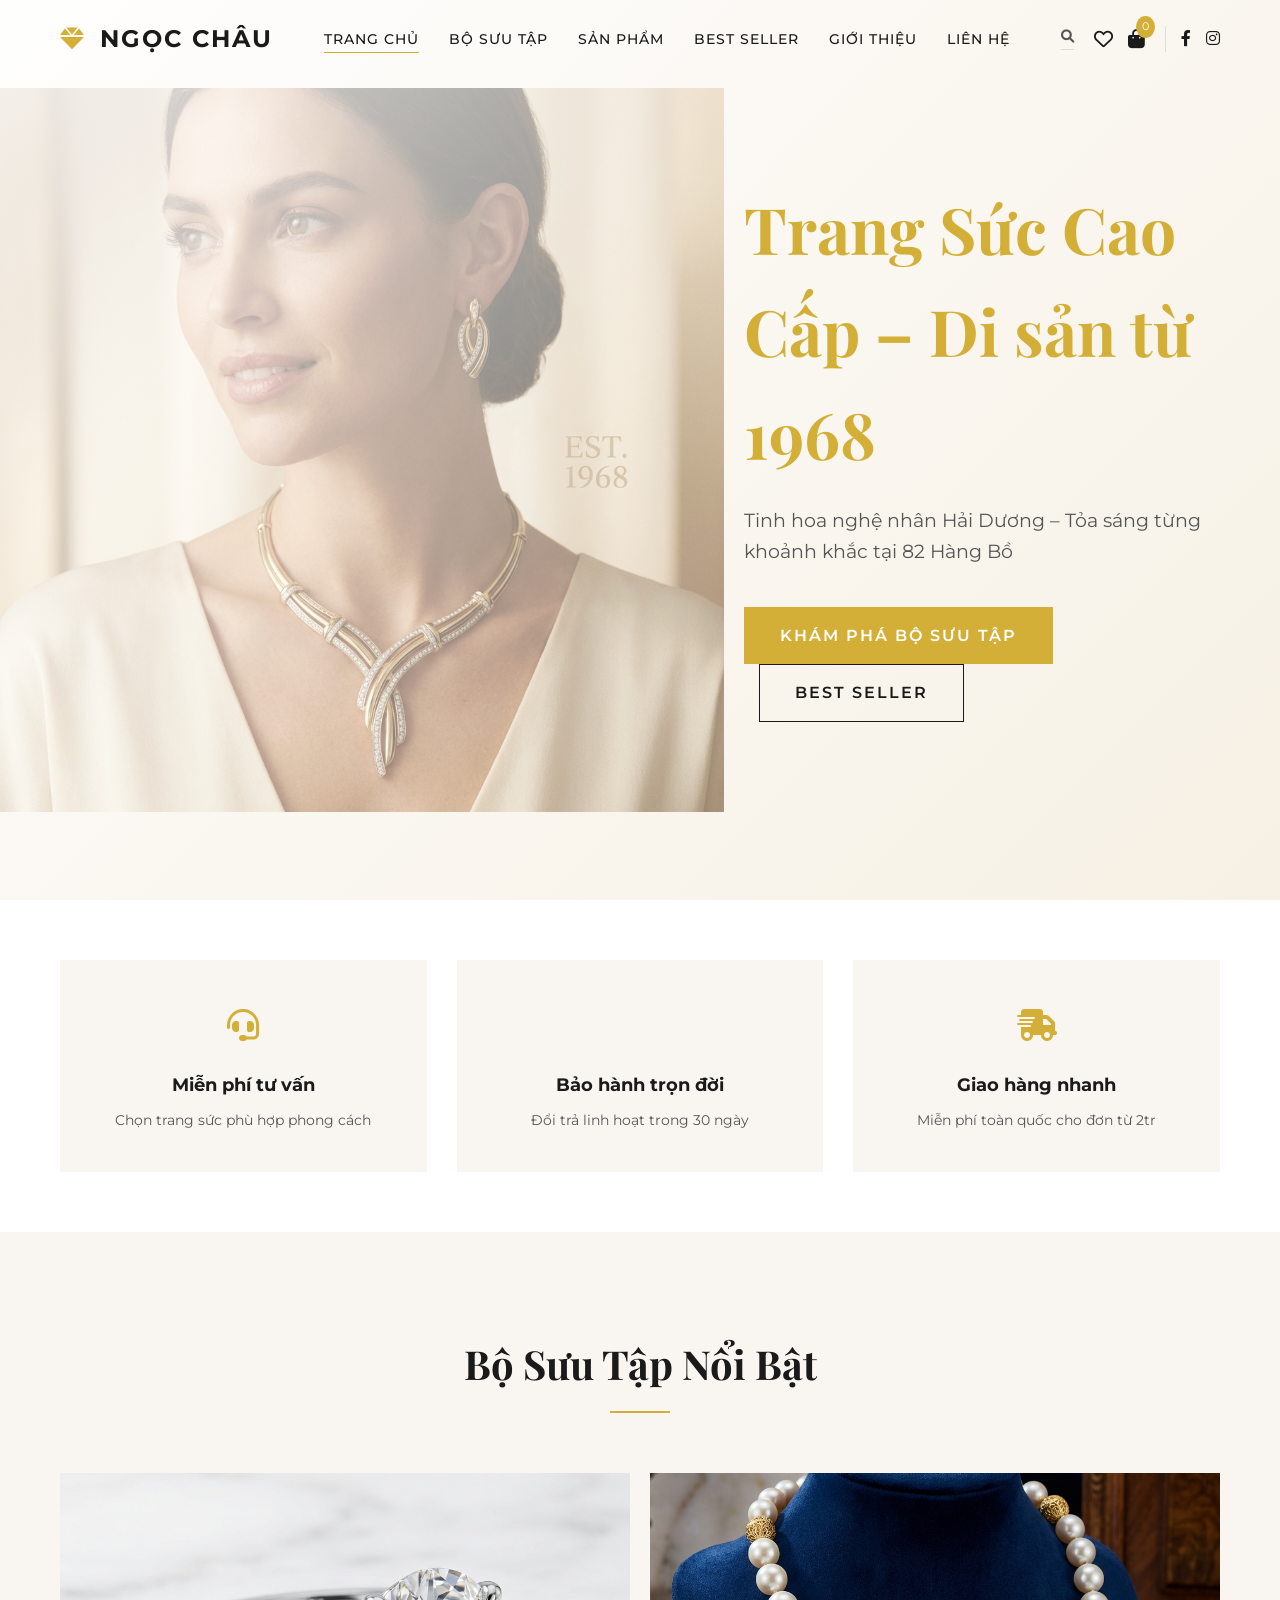
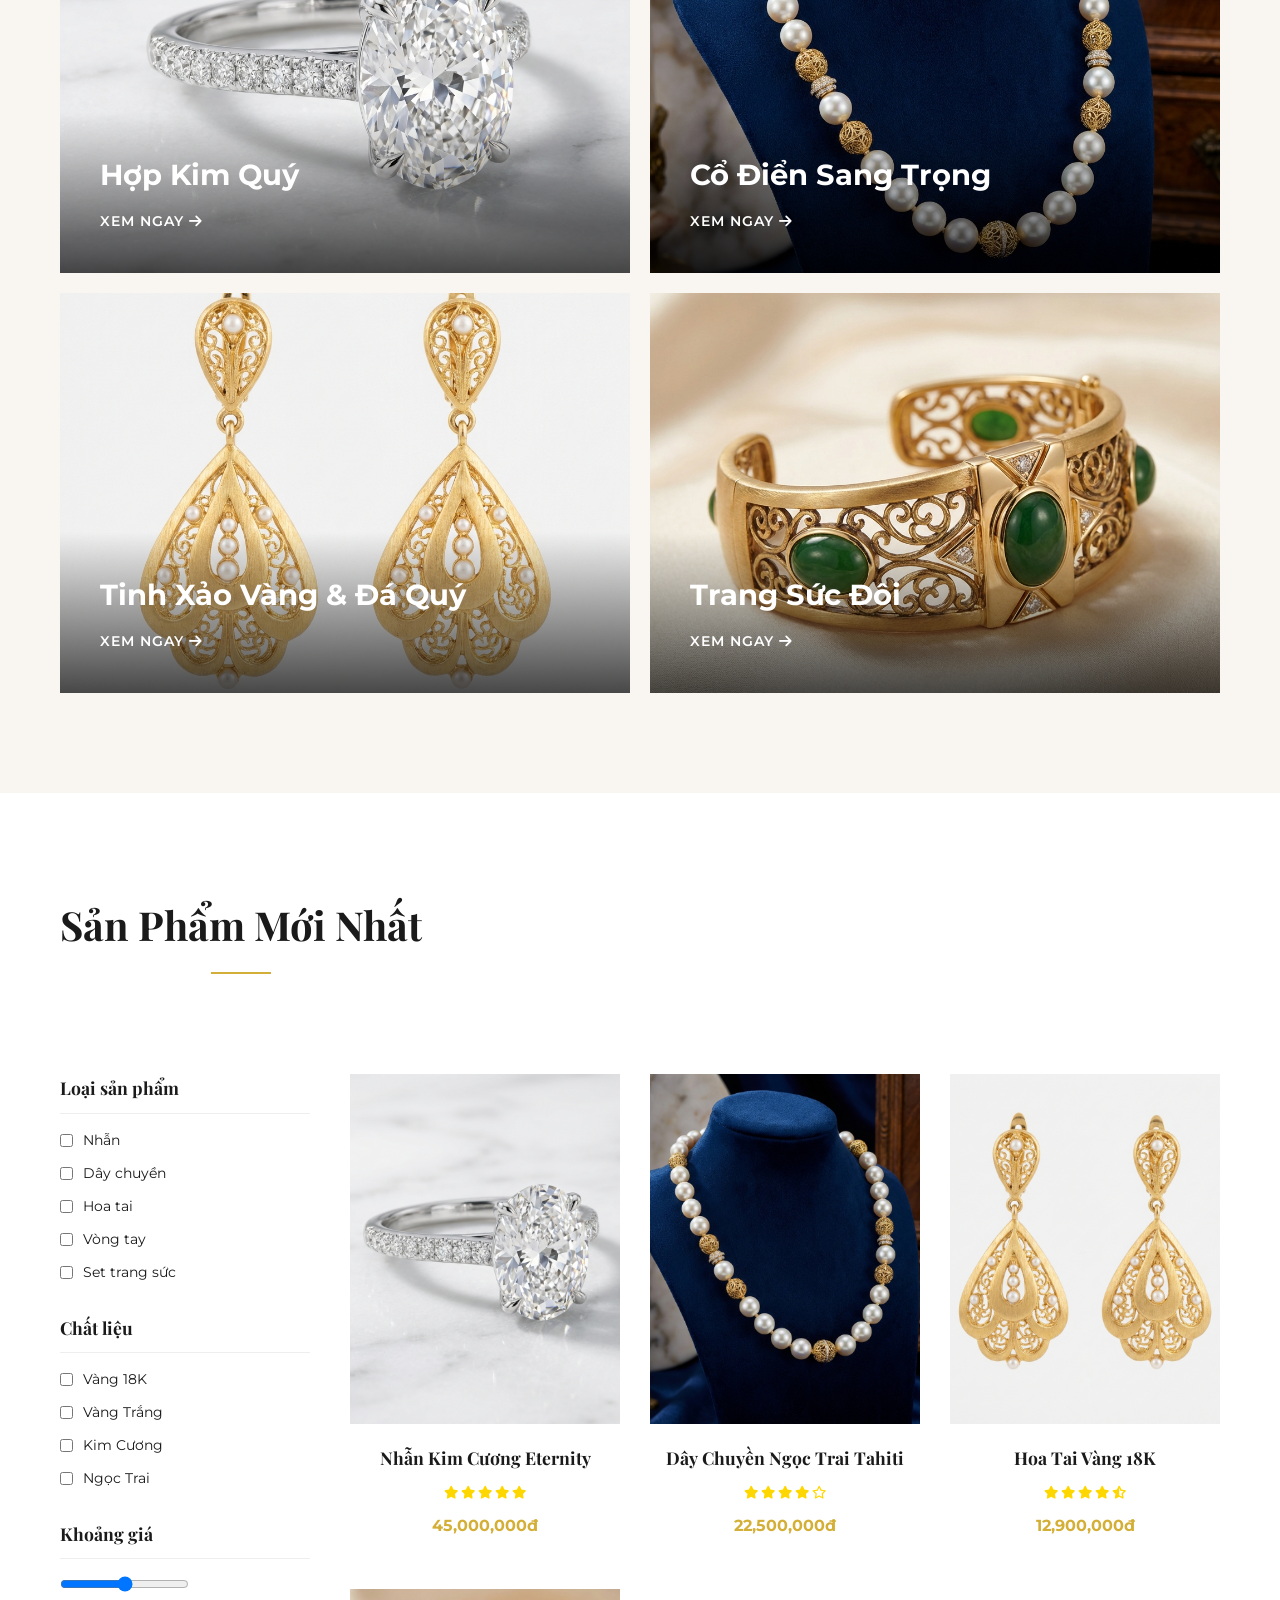
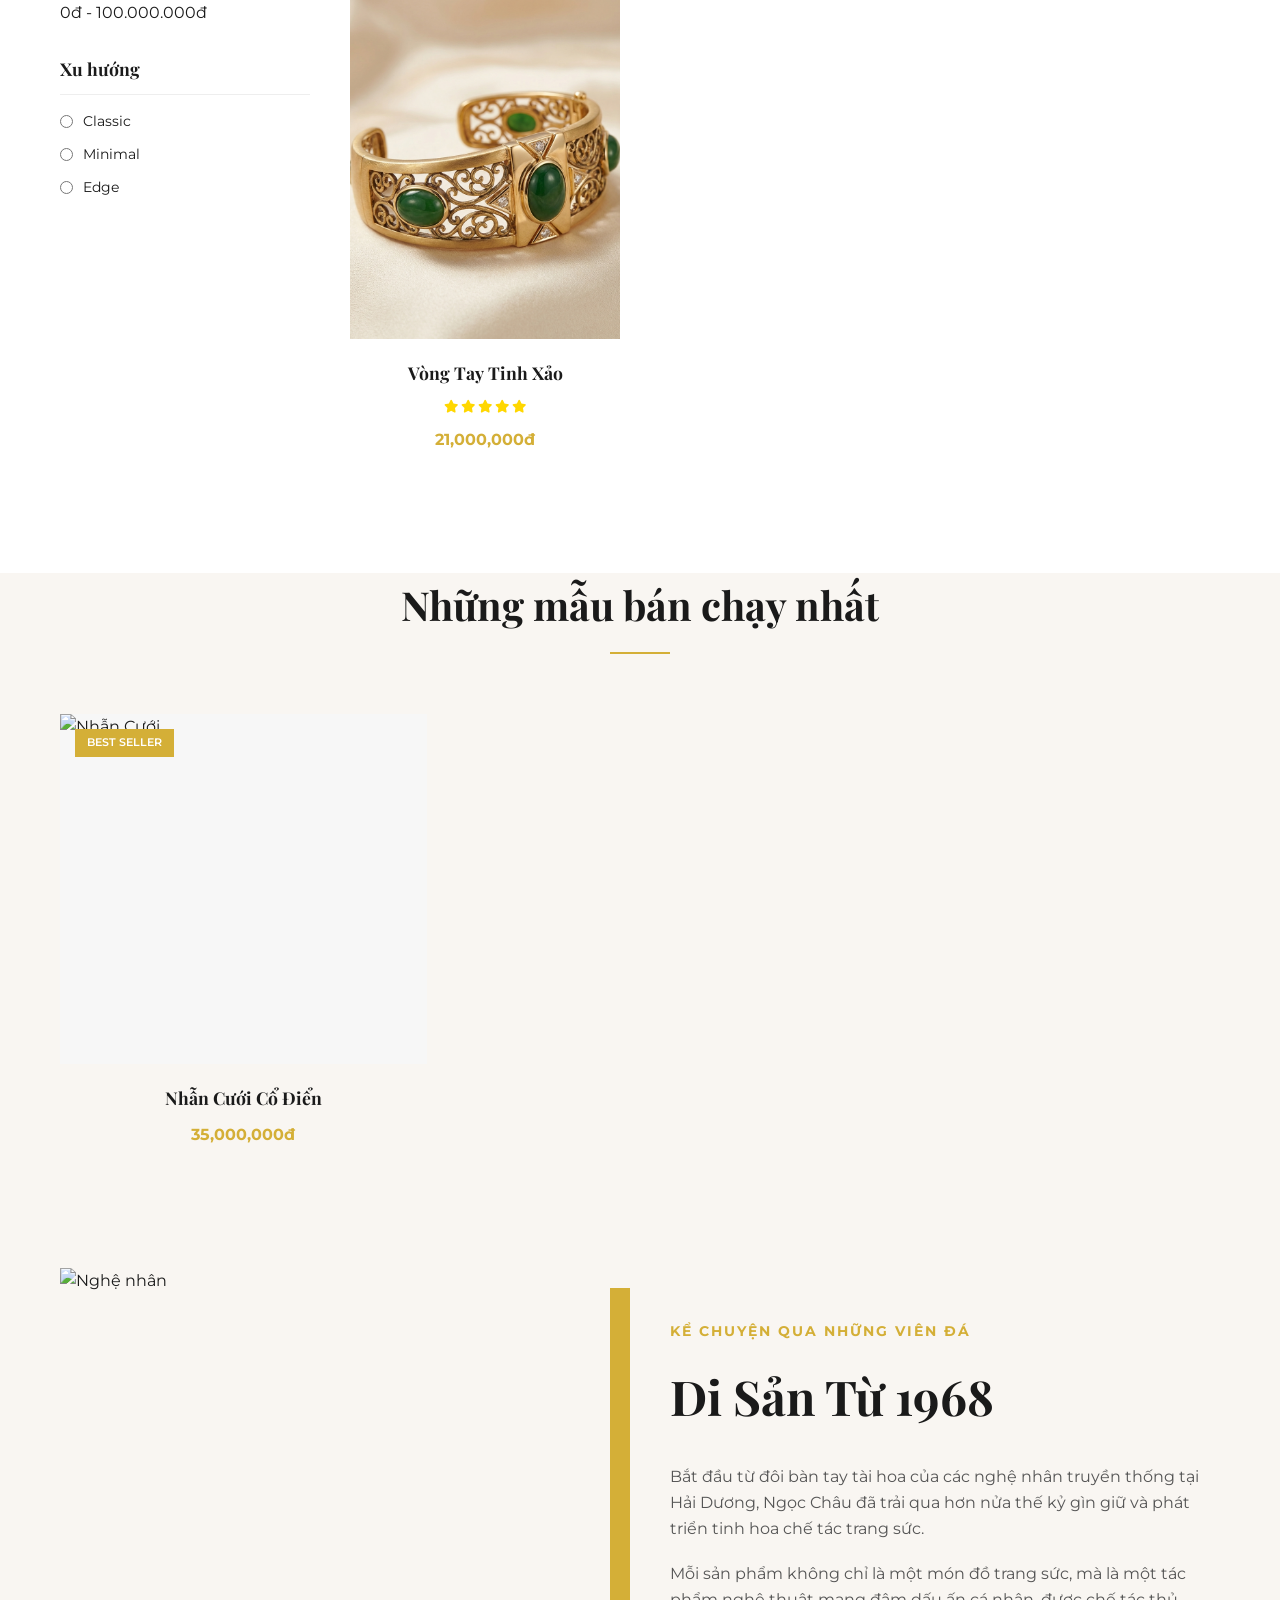
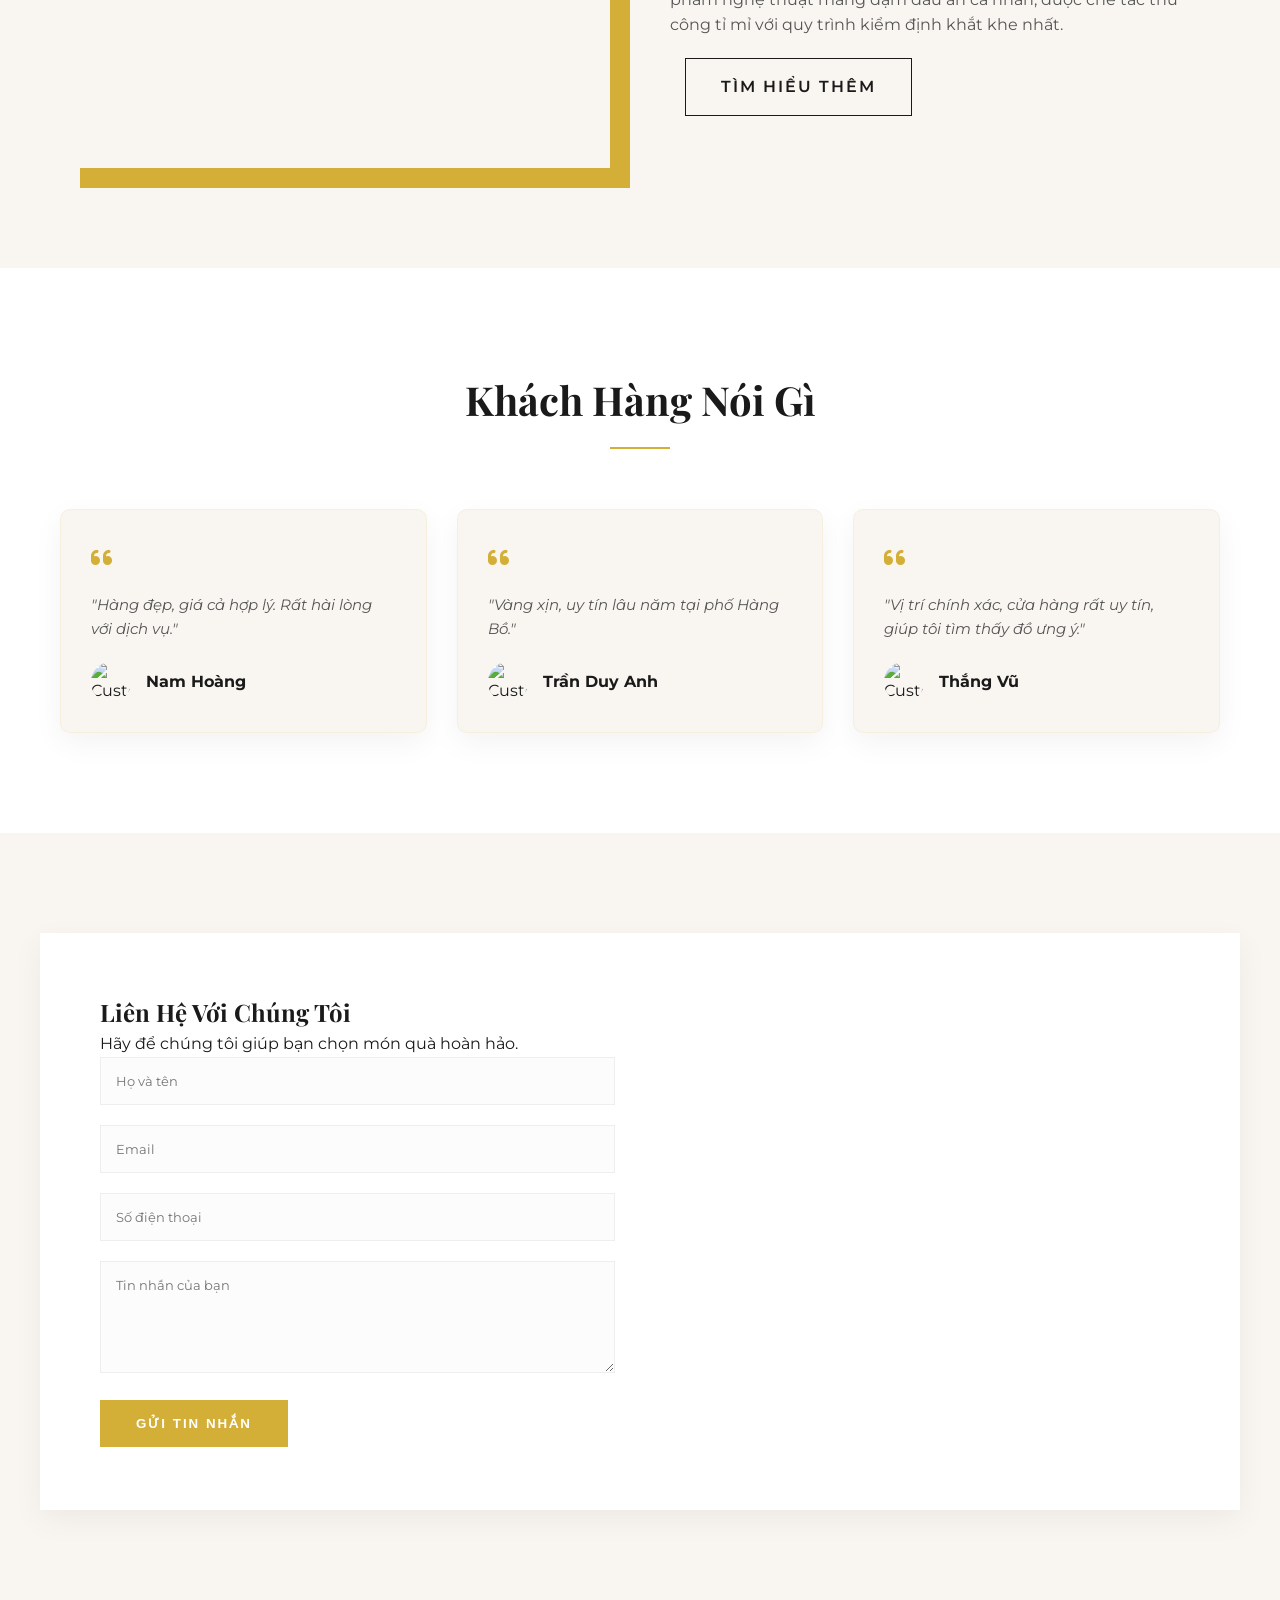
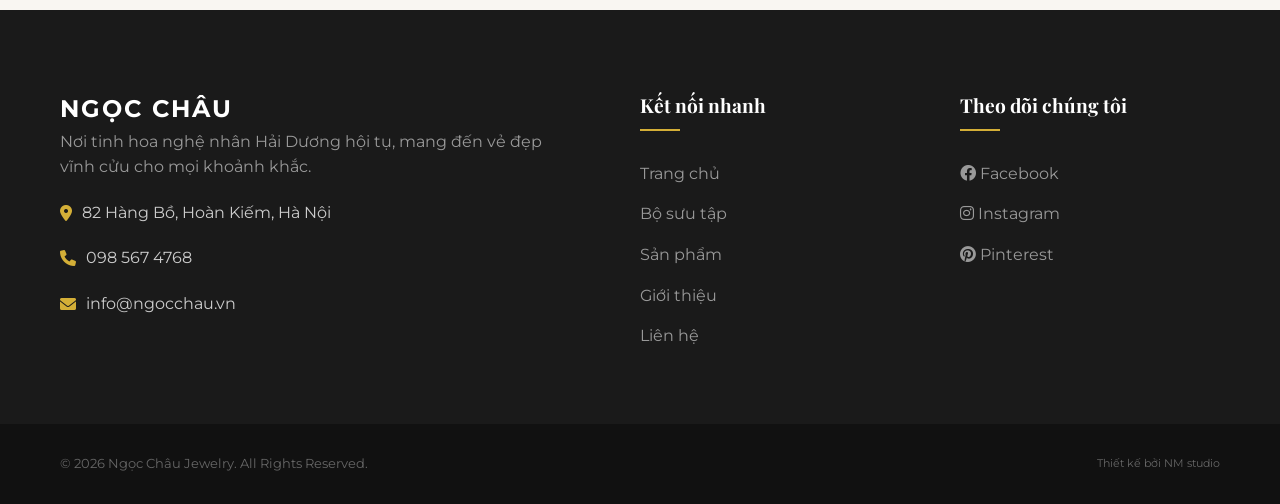
==== index.html @ 8da66e0a "Initial commit - Ngoc Chau Jewelry Website v1.1 - SEO & Layout Optimized" ====
<!DOCTYPE html>
<html lang="vi">

<head>
    <meta charset="UTF-8">
    <meta name="viewport" content="width=device-width, initial-scale=1.0">
    <title>Ngọc Châu Jewelry – Trang Sức Cao Cấp 82 Hàng Bồ | Di sản từ 1968</title>
    <meta name="description"
        content="Trang sức Ngọc Châu - Tinh hoa nghệ nhân Hải Dương tại 82 Hàng Bồ, Hoàn Kiếm. Chuyên nhẫn kim cương, dây chuyền ngọc trai, vàng 18K cao cấp. Uy tín từ 1968.">
    <meta name="keywords"
        content="trang sức ngọc châu, tiệm vàng 82 hàng bồ, nhẫn kim cương hà nội, trang sức cao cấp, vàng bạc hàng bồ, ngọc châu jewelry">

    <!-- Open Graph / Facebook -->
    <meta property="og:type" content="website">
    <meta property="og:url" content="https://ngoc-chau-jewelry.vercel.app/">
    <meta property="og:title" content="Ngọc Châu Jewelry – Trang Sức Cao Cấp 82 Hàng Bồ">
    <meta property="og:description"
        content="Tinh hoa nghệ nhân Hải Dương - Trang sức thiết kế tinh xảo, uy tín hơn 50 năm tại Hà Nội.">
    <meta property="og:image" content="assets/images/hero_luxury.png">

    <!-- Twitter -->
    <meta property="twitter:card" content="summary_large_image">
    <meta property="twitter:title" content="Ngọc Châu Jewelry – Trang Sức Cao Cấp 82 Hàng Bồ">
    <meta property="twitter:description"
        content="Tinh hoa nghệ nhân Hải Dương - Trang sức thiết kế tinh xảo, uy tín hơn 50 năm tại Hà Nội.">
    <meta property="twitter:image" content="assets/images/hero_luxury.png">

    <link rel="canonical" href="https://ngoc-chau-jewelry.vercel.app/">
    <!-- Google Fonts -->
    <link rel="preconnect" href="https://fonts.googleapis.com">
    <link rel="preconnect" href="https://fonts.gstatic.com" crossorigin>
    <link
        href="https://fonts.googleapis.com/css2?family=Montserrat:wght@300;400;500;600;700&family=Playfair+Display:ital,wght@0,400;0,700;1,400&display=swap"
        rel="stylesheet">
    <link rel="stylesheet" href="style.css">
    <!-- Font Awesome for icons -->
    <link rel="stylesheet" href="https://cdnjs.cloudflare.com/ajax/libs/font-awesome/6.0.0/css/all.min.css">
</head>

<body>

    <!-- Header -->
    <header id="main-header">
        <div class="container header-container">
            <div class="logo">
                <a href="#">
                    <span class="logo-icon"><i class="fa-solid fa-gem"></i></span>
                    <span class="logo-text">NGỌC CHÂU</span>
                </a>
            </div>

            <nav class="desktop-nav">
                <ul class="nav-links">
                    <li><a href="#trang-chu" class="active">Trang chủ</a></li>
                    <li><a href="#bo-suu-tap">Bộ sưu tập</a></li>
                    <li><a href="#san-pham">Sản phẩm</a></li>
                    <li><a href="#best-seller">Best Seller</a></li>
                    <li><a href="#gioi-thieu">Giới thiệu</a></li>
                    <li><a href="#lien-he">Liên hệ</a></li>
                </ul>
            </nav>

            <div class="header-actions">
                <div class="search-bar">
                    <input type="text" placeholder="Tìm kiếm...">
                    <button><i class="fa-solid fa-magnifying-glass"></i></button>
                </div>
                <div class="icons">
                    <a href="#" class="wishlist-icon"><i class="fa-regular fa-heart"></i></a>
                    <a href="#" class="cart-icon">
                        <i class="fa-solid fa-bag-shopping"></i>
                        <span class="cart-count">0</span>
                    </a>
                </div>
                <div class="social-links">
                    <a href="#"><i class="fa-brands fa-facebook-f"></i></a>
                    <a href="#"><i class="fa-brands fa-instagram"></i></a>
                </div>
                <button class="menu-toggle"><i class="fa-solid fa-bars"></i></button>
            </div>
        </div>
    </header>

    <!-- Mobile Nav -->
    <div class="mobile-nav-overlay">
        <nav class="mobile-nav">
            <button class="close-menu"><i class="fa-solid fa-xmark"></i></button>
            <ul class="nav-links">
                <li><a href="#trang-chu">Trang chủ</a></li>
                <li><a href="#bo-suu-tap">Bộ sưu tập</a></li>
                <li><a href="#san-pham">Sản phẩm</a></li>
                <li><a href="#best-seller">Best Seller</a></li>
                <li><a href="#gioi-thieu">Giới thiệu</a></li>
                <li><a href="#lien-he">Liên hệ</a></li>
            </ul>
        </nav>
    </div>

    <main>
        <!-- Hero Section -->
        <section id="trang-chu" class="hero">
            <div class="hero-bg"><img src="assets/images/hero_luxury.png" alt="Hero Ngoc Chau"></div>
            <div class="hero-overlay"></div>
            <div class="container hero-content">
                <div class="hero-text reveal">
                    <h1 class="serif">Trang Sức Cao Cấp – Di sản từ 1968</h1>
                    <p class="subline">Tinh hoa nghệ nhân Hải Dương – Tỏa sáng từng khoảnh khắc tại 82 Hàng Bồ</p>
                    <div class="hero-btns">
                        <a href="#bo-suu-tap" class="btn btn-primary">Khám phá bộ sưu tập</a>
                        <a href="#best-seller" class="btn btn-secondary">Best Seller</a>
                    </div>
                </div>
            </div>
        </section>

        <!-- Promo Banner -->
        <section class="promo-banner">
            <div class="container promo-grid">
                <div class="promo-card reveal">
                    <div class="promo-icon"><i class="fa-solid fa-headset"></i></div>
                    <h3>Miễn phí tư vấn</h3>
                    <p>Chọn trang sức phù hợp phong cách</p>
                </div>
                <div class="promo-card reveal">
                    <div class="promo-icon"><i class="fa-solid fa-shield-halved"></i></div>
                    <h3>Bảo hành trọn đời</h3>
                    <p>Đổi trả linh hoạt trong 30 ngày</p>
                </div>
                <div class="promo-card reveal">
                    <div class="promo-icon"><i class="fa-solid fa-truck-fast"></i></div>
                    <h3>Giao hàng nhanh</h3>
                    <p>Miễn phí toàn quốc cho đơn từ 2tr</p>
                </div>
            </div>
        </section>

        <!-- Featured Collections -->
        <section id="bo-suu-tap" class="collections">
            <div class="container">
                <div class="section-title reveal">
                    <h2 class="serif">Bộ Sưu Tập Nổi Bật</h2>
                    <div class="title-line"></div>
                </div>
                <div class="collection-grid">
                    <div class="collection-card reveal">
                        <div class="card-img">
                            <img src="assets/images/ring_wedding.png" alt="Hợp kim quý">
                            <div class="card-overlay">
                                <h3>Hợp Kim Quý</h3>
                                <a href="#" class="btn-text">Xem ngay <i class="fa-solid fa-arrow-right"></i></a>
                            </div>
                        </div>
                    </div>
                    <div class="collection-card reveal">
                        <div class="card-img">
                            <img src="assets/images/necklace_pearl.png" alt="Cổ điển sang trọng">
                            <div class="card-overlay">
                                <h3>Cổ Điển Sang Trọng</h3>
                                <a href="#" class="btn-text">Xem ngay <i class="fa-solid fa-arrow-right"></i></a>
                            </div>
                        </div>
                    </div>
                    <div class="collection-card reveal">
                        <div class="card-img">
                            <img src="assets/images/earrings_gold.png" alt="Tinh xảo vàng & đá quý">
                            <div class="card-overlay">
                                <h3>Tinh Xảo Vàng & Đá Quý</h3>
                                <a href="#" class="btn-text">Xem ngay <i class="fa-solid fa-arrow-right"></i></a>
                            </div>
                        </div>
                    </div>
                    <div class="collection-card reveal">
                        <div class="card-img">
                            <img src="assets/images/bracelet_jade.png" alt="Trang sức đôi">
                            <div class="card-overlay">
                                <h3>Trang Sức Đôi</h3>
                                <a href="#" class="btn-text">Xem ngay <i class="fa-solid fa-arrow-right"></i></a>
                            </div>
                        </div>
                    </div>
                </div>
            </div>
        </section>

        <!-- New Products -->
        <section id="san-pham" class="products">
            <div class="container">
                <div class="products-header reveal">
                    <div class="section-title">
                        <h2 class="serif">Sản Phẩm Mới Nhất</h2>
                        <div class="title-line"></div>
                    </div>
                    <!-- Sidebar Filter (Mobile toggle) -->
                    <button class="filter-toggle"><i class="fa-solid fa-sliders"></i> Bộ lọc</button>
                </div>

                <div class="products-layout">
                    <!-- Sidebar Filter -->
                    <aside class="sidebar-filter">
                        <div class="filter-group">
                            <h4 class="serif">Loại sản phẩm</h4>
                            <ul>
                                <li><label><input type="checkbox"> Nhẫn</label></li>
                                <li><label><input type="checkbox"> Dây chuyền</label></li>
                                <li><label><input type="checkbox"> Hoa tai</label></li>
                                <li><label><input type="checkbox"> Vòng tay</label></li>
                                <li><label><input type="checkbox"> Set trang sức</label></li>
                            </ul>
                        </div>
                        <div class="filter-group">
                            <h4 class="serif">Chất liệu</h4>
                            <ul>
                                <li><label><input type="checkbox"> Vàng 18K</label></li>
                                <li><label><input type="checkbox"> Vàng Trắng</label></li>
                                <li><label><input type="checkbox"> Kim Cương</label></li>
                                <li><label><input type="checkbox"> Ngọc Trai</label></li>
                            </ul>
                        </div>
                        <div class="filter-group">
                            <h4 class="serif">Khoảng giá</h4>
                            <div class="price-range">
                                <input type="range" min="0" max="100" value="50">
                                <p>0đ - 100.000.000đ</p>
                            </div>
                        </div>
                        <div class="filter-group">
                            <h4 class="serif">Xu hướng</h4>
                            <ul>
                                <li><label><input type="radio" name="trend"> Classic</label></li>
                                <li><label><input type="radio" name="trend"> Minimal</label></li>
                                <li><label><input type="radio" name="trend"> Edge</label></li>
                            </ul>
                        </div>
                    </aside>

                    <div class="products-grid">
                        <!-- Product Item 1 -->
                        <div class="product-item reveal">
                            <div class="product-img">
                                <img src="assets/images/ring_wedding.png" alt="Nhẫn Kim Cương" class="img-front">
                                <img src="assets/images/ring_wedding.png" alt="Nhẫn Kim Cương Alt" class="img-back">
                                <button class="btn-wishlist"><i class="fa-regular fa-heart"></i></button>
                                <button class="btn-add-cart">Thêm vào giỏ</button>
                            </div>
                            <div class="product-info">
                                <h3 class="serif">Nhẫn Kim Cương Eternity</h3>
                                <div class="rating">
                                    <i class="fa-solid fa-star"></i>
                                    <i class="fa-solid fa-star"></i>
                                    <i class="fa-solid fa-star"></i>
                                    <i class="fa-solid fa-star"></i>
                                    <i class="fa-solid fa-star"></i>
                                </div>
                                <p class="price">45,000,000đ</p>
                            </div>
                        </div>
                        <!-- Product Item 2 -->
                        <div class="product-item reveal">
                            <div class="product-img">
                                <img src="assets/images/necklace_pearl.png" alt="Dây Chuyền Ngọc Trai"
                                    class="img-front">
                                <img src="assets/images/necklace_pearl.png" alt="Dây Chuyền Ngọc Trai Alt"
                                    class="img-back">
                                <button class="btn-wishlist"><i class="fa-regular fa-heart"></i></button>
                                <button class="btn-add-cart">Thêm vào giỏ</button>
                            </div>
                            <div class="product-info">
                                <h3 class="serif">Dây Chuyền Ngọc Trai Tahiti</h3>
                                <div class="rating">
                                    <i class="fa-solid fa-star"></i>
                                    <i class="fa-solid fa-star"></i>
                                    <i class="fa-solid fa-star"></i>
                                    <i class="fa-solid fa-star"></i>
                                    <i class="fa-regular fa-star"></i>
                                </div>
                                <p class="price">22,500,000đ</p>
                            </div>
                        </div>
                        <!-- Product Item 3 -->
                        <div class="product-item reveal">
                            <div class="product-img">
                                <img src="assets/images/earrings_gold.png" alt="Hoa Tai Vàng" class="img-front">
                                <img src="assets/images/earrings_gold.png" alt="Hoa Tai Vàng Alt" class="img-back">
                                <button class="btn-wishlist"><i class="fa-regular fa-heart"></i></button>
                                <button class="btn-add-cart">Thêm vào giỏ</button>
                            </div>
                            <div class="product-info">
                                <h3 class="serif">Hoa Tai Vàng 18K</h3>
                                <div class="rating">
                                    <i class="fa-solid fa-star"></i>
                                    <i class="fa-solid fa-star"></i>
                                    <i class="fa-solid fa-star"></i>
                                    <i class="fa-solid fa-star"></i>
                                    <i class="fa-solid fa-star-half-stroke"></i>
                                </div>
                                <p class="price">12,900,000đ</p>
                            </div>
                        </div>
                        <!-- Product Item 4 -->
                        <div class="product-item reveal">
                            <div class="product-img">
                                <img src="assets/images/bracelet_jade.png" alt="Vòng Tay Cẩm Thạch" class="img-front">
                                <img src="assets/images/bracelet_jade.png" alt="Vòng Tay Cẩm Thạch Alt"
                                    class="img-back">
                                <button class="btn-wishlist"><i class="fa-regular fa-heart"></i></button>
                                <button class="btn-add-cart">Thêm vào giỏ</button>
                            </div>
                            <div class="product-info">
                                <h3 class="serif">Vòng Tay Tinh Xảo</h3>
                                <div class="rating">
                                    <i class="fa-solid fa-star"></i>
                                    <i class="fa-solid fa-star"></i>
                                    <i class="fa-solid fa-star"></i>
                                    <i class="fa-solid fa-star"></i>
                                    <i class="fa-solid fa-star"></i>
                                </div>
                                <p class="price">21,000,000đ</p>
                            </div>
                        </div>
                    </div>
                </div>
            </div>
        </section>

        <!-- Best Seller Section -->
        <section id="best-seller" class="best-sellers">
            <div class="container">
                <div class="section-title reveal">
                    <h2 class="serif">Những mẫu bán chạy nhất</h2>
                    <div class="title-line"></div>
                </div>
                <div class="products-grid">
                    <!-- Similar structure with Best Seller tag -->
                    <div class="product-item reveal">
                        <div class="product-img">
                            <span class="tag">Best Seller</span>
                            <img src="https://images.unsplash.com/photo-1601121141461-9d6647bca1ed?auto=format&fit=crop&w=600&q=80"
                                alt="Nhẫn Cưới" class="img-front">
                            <img src="https://images.unsplash.com/photo-1605100804763-247f67b3557e?auto=format&fit=crop&w=600&q=80"
                                alt="Nhẫn Cưới Alt" class="img-back">
                            <button class="btn-wishlist"><i class="fa-regular fa-heart"></i></button>
                            <button class="btn-add-cart">Thêm vào giỏ</button>
                        </div>
                        <div class="product-info">
                            <h3 class="serif">Nhẫn Cưới Cổ Điển</h3>
                            <p class="price">35,000,000đ</p>
                        </div>
                    </div>
                    <!-- Add more products here if needed -->
                </div>
            </div>
        </section>

        <!-- Brand Intro -->
        <section id="gioi-thieu" class="brand-intro">
            <div class="container intro-grid">
                <div class="intro-img reveal">
                    <img src="https://images.unsplash.com/photo-1588444833098-d002988443ce?auto=format&fit=crop&w=1000&q=80"
                        alt="Nghệ nhân">
                </div>
                <div class="intro-content reveal">
                    <h4 class="gold-text">Kể chuyện qua những viên đá</h4>
                    <h2 class="serif">Di Sản Từ 1968</h2>
                    <p>Bắt đầu từ đôi bàn tay tài hoa của các nghệ nhân truyền thống tại Hải Dương, Ngọc Châu đã trải
                        qua hơn nửa thế kỷ gìn giữ và phát triển tinh hoa chế tác trang sức.</p>
                    <p>Mỗi sản phẩm không chỉ là một món đồ trang sức, mà là một tác phẩm nghệ thuật mang đậm dấu ấn cá
                        nhân, được chế tác thủ công tỉ mỉ với quy trình kiểm định khắt khe nhất.</p>
                    <a href="#" class="btn btn-secondary">Tìm hiểu thêm</a>
                </div>
            </div>
        </section>

        <!-- Testimonials -->
        <section class="testimonials">
            <div class="container">
                <div class="section-title reveal">
                    <h2 class="serif">Khách Hàng Nói Gì</h2>
                    <div class="title-line"></div>
                </div>
                <div class="testimonial-grid reveal">
                    <div class="testimonial-card">
                        <div class="quote-icon"><i class="fa-solid fa-quote-left"></i></div>
                        <p>"Hàng đẹp, giá cả hợp lý. Rất hài lòng với dịch vụ."</p>
                        <div class="customer-mini">
                            <img src="https://randomuser.me/api/portraits/men/32.jpg" alt="Customer">
                            <div>
                                <h5>Nam Hoàng</h5>
                            </div>
                        </div>
                    </div>
                    <div class="testimonial-card">
                        <div class="quote-icon"><i class="fa-solid fa-quote-left"></i></div>
                        <p>"Vàng xịn, uy tín lâu năm tại phố Hàng Bồ."</p>
                        <div class="customer-mini">
                            <img src="https://randomuser.me/api/portraits/men/45.jpg" alt="Customer">
                            <div>
                                <h5>Trần Duy Anh</h5>
                            </div>
                        </div>
                    </div>
                    <div class="testimonial-card">
                        <div class="quote-icon"><i class="fa-solid fa-quote-left"></i></div>
                        <p>"Vị trí chính xác, cửa hàng rất uy tín, giúp tôi tìm thấy đồ ưng ý."</p>
                        <div class="customer-mini">
                            <img src="https://randomuser.me/api/portraits/men/22.jpg" alt="Customer">
                            <div>
                                <h5>Thắng Vũ</h5>
                            </div>
                        </div>
                    </div>
                </div>
            </div>
        </section>

        <!-- Contact Section -->
        <section id="lien-he" class="contact">
            <div class="container contact-grid">
                <div class="contact-form-container reveal">
                    <h2 class="serif">Liên Hệ Với Chúng Tôi</h2>
                    <p>Hãy để chúng tôi giúp bạn chọn món quà hoàn hảo.</p>
                    <form id="contact-form">
                        <div class="form-group">
                            <input type="text" placeholder="Họ và tên" required>
                        </div>
                        <div class="form-group">
                            <input type="email" placeholder="Email" required>
                        </div>
                        <div class="form-group">
                            <input type="tel" placeholder="Số điện thoại" required>
                        </div>
                        <div class="form-group">
                            <textarea placeholder="Tin nhắn của bạn" rows="5" required></textarea>
                        </div>
                        <button type="submit" class="btn btn-primary">Gửi tin nhắn</button>
                    </form>
                </div>
                <div class="contact-map reveal">
                    <iframe
                        src="https://www.google.com/maps/embed?pb=!1m18!1m12!1m3!1d3723.9698136470574!2d105.8482759!3d21.0338938!2m3!1f0!2f0!3f0!3m2!1i1024!2i768!4f13.1!3m3!1m2!1s0x3135ab26487525df%3A0x64ae875e11c4ab8f!2zVGnhu4dtIHbDoG5nIGLhuqFjIE5n4buNYyBDaMOidQ!5e0!3m2!1svi!2s!4v1768371058301!5m2!1svi!2s"
                        width="100%" height="450" style="border:0;" allowfullscreen="" loading="lazy"></iframe>
                </div>
            </div>
        </section>
    </main>

    <!-- Footer -->
    <footer>
        <div class="container footer-grid">
            <div class="footer-col">
                <div class="logo">
                    <span class="logo-text">NGỌC CHÂU</span>
                </div>
                <p>Nơi tinh hoa nghệ nhân Hải Dương hội tụ, mang đến vẻ đẹp vĩnh cửu cho mọi khoảnh khắc.</p>
                <div class="store-info">
                    <p><i class="fa-solid fa-location-dot"></i> 82 Hàng Bồ, Hoàn Kiếm, Hà Nội</p>
                    <p><i class="fa-solid fa-phone"></i> 098 567 4768</p>
                    <p><i class="fa-solid fa-envelope"></i> info@ngocchau.vn</p>
                </div>
            </div>
            <div class="footer-col">
                <h4 class="serif">Kết nối nhanh</h4>
                <ul>
                    <li><a href="#trang-chu">Trang chủ</a></li>
                    <li><a href="#bo-suu-tap">Bộ sưu tập</a></li>
                    <li><a href="#san-pham">Sản phẩm</a></li>
                    <li><a href="#gioi-thieu">Giới thiệu</a></li>
                    <li><a href="#lien-he">Liên hệ</a></li>
                </ul>
            </div>
            <div class="footer-col">
                <h4 class="serif">Theo dõi chúng tôi</h4>
                <div class="footer-social">
                    <a href="#"><i class="fa-brands fa-facebook"></i> Facebook</a>
                    <a href="#"><i class="fa-brands fa-instagram"></i> Instagram</a>
                    <a href="#"><i class="fa-brands fa-pinterest"></i> Pinterest</a>
                </div>
            </div>
        </div>
        <div class="footer-bottom">
            <div class="container">
                <p>&copy; 2026 Ngọc Châu Jewelry. All Rights Reserved.</p>
                <p class="credit">Thiết kế bởi NM studio</p>
            </div>
        </div>
    </footer>

    <script src="script.js"></script>
</body>

</html>
---- style.css ----
:root {
    --primary-color: #D4AF37;
    /* Champagne Gold */
    --primary-light: #E1C16E;
    --bg-ivory: #F9F6F2;
    --text-dark: #1A1A1A;
    --text-gray: #555555;
    --white: #FFFFFF;
    --glass-bg: rgba(255, 255, 255, 0.8);
    --transition: all 0.4s cubic-bezier(0.4, 0, 0.2, 1);
    --container-width: 1200px;
    --shadow: 0 10px 30px rgba(0, 0, 0, 0.05);
}

* {
    margin: 0;
    padding: 0;
    box-sizing: border-box;
}

body {
    font-family: 'Montserrat', sans-serif;
    background-color: var(--bg-ivory);
    color: var(--text-dark);
    line-height: 1.6;
    overflow-x: hidden;
}

.serif {
    font-family: 'Playfair Display', serif;
}

.container {
    max-width: var(--container-width);
    margin: 0 auto;
    padding: 0 20px;
}

img {
    max-width: 100%;
    height: auto;
    display: block;
}

a {
    text-decoration: none;
    color: inherit;
    transition: var(--transition);
}

ul {
    list-style: none;
}

/* Scroll Reveal Overlay */
.reveal {
    opacity: 0;
    transform: translateY(30px);
    transition: opacity 0.8s ease-out, transform 0.8s ease-out;
}

.reveal.active {
    opacity: 1;
    transform: translateY(0);
}

/* Header Styles */
header {
    position: fixed;
    top: 0;
    left: 0;
    width: 100%;
    z-index: 1000;
    padding: 20px 0;
    transition: var(--transition);
}

header.scrolled {
    background-color: var(--glass-bg);
    backdrop-filter: blur(10px);
    padding: 10px 0;
    box-shadow: var(--shadow);
}

.header-container {
    display: flex;
    justify-content: space-between;
    align-items: center;
}

.logo {
    font-size: 1.5rem;
    font-weight: 700;
    letter-spacing: 2px;
}

.logo-icon {
    color: var(--primary-color);
    margin-right: 5px;
}

.nav-links {
    display: flex;
    gap: 30px;
}

.nav-links a {
    font-size: 0.9rem;
    font-weight: 500;
    text-transform: uppercase;
    letter-spacing: 1px;
    position: relative;
}

.nav-links a::after {
    content: '';
    position: absolute;
    bottom: -5px;
    left: 0;
    width: 0;
    height: 1px;
    background-color: var(--primary-color);
    transition: var(--transition);
}

.nav-links a:hover::after,
.nav-links a.active::after {
    width: 100%;
}

.header-actions {
    display: flex;
    align-items: center;
    gap: 20px;
}

.search-bar {
    display: flex;
    border-bottom: 1px solid #ddd;
    padding-bottom: 5px;
}

.search-bar input {
    border: none;
    background: transparent;
    outline: none;
    font-size: 0.8rem;
    width: 0;
    transition: var(--transition);
}

.search-bar:hover input,
.search-bar input:focus {
    width: 150px;
}

.search-bar button {
    background: transparent;
    border: none;
    cursor: pointer;
    color: var(--text-gray);
}

.icons {
    display: flex;
    gap: 15px;
    font-size: 1.2rem;
}

.cart-icon {
    position: relative;
}

.cart-count {
    position: absolute;
    top: -8px;
    right: -10px;
    background-color: var(--primary-color);
    color: white;
    font-size: 0.7rem;
    padding: 2px 6px;
    border-radius: 50%;
}

.social-links {
    display: flex;
    gap: 15px;
    border-left: 1px solid #ddd;
    padding-left: 15px;
}

.menu-toggle {
    display: none;
    background: transparent;
    border: none;
    font-size: 1.5rem;
    cursor: pointer;
}

/* Hero Section */
.hero {
    height: 100vh;
    width: 100%;
    position: relative;
    display: flex;
    align-items: center;
    background: url('https://images.unsplash.com/photo-1573408302185-9146fe634ad0?auto=format&fit=crop&w=1920&q=80') center/cover no-repeat fixed;
}

.hero-overlay {
    position: absolute;
    top: 0;
    left: 0;
    width: 100%;
    height: 100%;
    background: linear-gradient(135deg, rgba(255, 255, 255, 0.9) 0%, rgba(225, 193, 110, 0.1) 100%);
}

.hero-content {
    position: relative;
    z-index: 10;
}

.hero-text h1 {
    font-size: 4rem;
    color: var(--primary-color);
    margin-bottom: 20px;
    max-width: 600px;
}

.hero-text .subline {
    font-size: 1.2rem;
    color: var(--text-gray);
    margin-bottom: 40px;
}

.btn {
    display: inline-block;
    padding: 15px 35px;
    border-radius: 0;
    font-weight: 600;
    text-transform: uppercase;
    letter-spacing: 2px;
    cursor: pointer;
    transition: var(--transition);
}

.btn-primary {
    background-color: var(--primary-color);
    color: white;
    border: 1px solid var(--primary-color);
}

.btn-primary:hover {
    background-color: transparent;
    color: var(--primary-color);
}

.btn-secondary {
    background-color: transparent;
    color: var(--text-dark);
    border: 1px solid var(--text-dark);
    margin-left: 15px;
}

.btn-secondary:hover {
    background-color: var(--text-dark);
    color: white;
}

/* Promo Banner */
.promo-banner {
    padding: 60px 0;
    background-color: white;
}

.promo-grid {
    display: grid;
    grid-template-columns: repeat(3, 1fr);
    gap: 30px;
}

.promo-card {
    text-align: center;
    padding: 40px;
    background-color: var(--bg-ivory);
    transition: var(--transition);
}

.promo-card:hover {
    transform: translateY(-10px);
    box-shadow: var(--shadow);
}

.promo-icon {
    font-size: 2rem;
    color: var(--primary-color);
    margin-bottom: 20px;
}

.promo-card h3 {
    font-size: 1.1rem;
    margin-bottom: 10px;
}

.promo-card p {
    font-size: 0.9rem;
    color: var(--text-gray);
}

/* Collections */
.collections {
    padding: 100px 0;
}

.section-title {
    text-align: center;
    margin-bottom: 60px;
}

.section-title h2 {
    font-size: 2.5rem;
    margin-bottom: 15px;
}

.title-line {
    width: 60px;
    height: 2px;
    background-color: var(--primary-color);
    margin: 0 auto;
}

.collection-grid {
    display: grid;
    grid-template-columns: repeat(2, 1fr);
    gap: 20px;
}

.collection-card {
    position: relative;
    overflow: hidden;
    height: 400px;
}

.card-img {
    height: 100%;
    width: 100%;
}

.card-img img {
    width: 100%;
    height: 100%;
    object-fit: cover;
    transition: var(--transition);
}

.collection-card:hover img {
    transform: scale(1.1);
}

.card-overlay {
    position: absolute;
    bottom: 0;
    left: 0;
    width: 100%;
    padding: 40px;
    background: linear-gradient(to top, rgba(0, 0, 0, 0.7), transparent);
    color: white;
}

.card-overlay h3 {
    font-size: 1.8rem;
    margin-bottom: 10px;
}

.btn-text {
    font-size: 0.9rem;
    font-weight: 600;
    text-transform: uppercase;
    letter-spacing: 1px;
}

/* Products */
.products {
    padding: 100px 0;
    background-color: white;
}

.products-header {
    display: flex;
    justify-content: space-between;
    align-items: flex-end;
    margin-bottom: 40px;
}

.filter-toggle {
    display: none;
    padding: 10px 20px;
    border: 1px solid #ddd;
    background: transparent;
    cursor: pointer;
}

.products-layout {
    display: grid;
    grid-template-columns: 250px 1fr;
    gap: 40px;
}

.sidebar-filter {
    position: sticky;
    top: 100px;
}

.filter-group {
    margin-bottom: 30px;
}

.filter-group h4 {
    font-size: 1.1rem;
    margin-bottom: 15px;
    border-bottom: 1px solid #eee;
    padding-bottom: 10px;
}

.filter-group ul {
    display: flex;
    flex-direction: column;
    gap: 10px;
}

.filter-group label {
    font-size: 0.9rem;
    cursor: pointer;
    display: flex;
    align-items: center;
    gap: 10px;
}

.products-grid {
    display: grid;
    grid-template-columns: repeat(3, 1fr);
    gap: 30px;
}

.product-item {
    transition: var(--transition);
}

.product-img {
    position: relative;
    height: 350px;
    overflow: hidden;
    background-color: #f7f7f7;
}

.product-img img {
    width: 100%;
    height: 100%;
    object-fit: cover;
    position: absolute;
    top: 0;
    left: 0;
    transition: opacity 0.5s ease;
}

.img-back {
    opacity: 0;
}

.product-item:hover .img-back {
    opacity: 1;
}

.product-item:hover .img-front {
    opacity: 0;
}

.tag {
    position: absolute;
    top: 15px;
    left: 15px;
    background-color: var(--primary-color);
    color: white;
    padding: 5px 12px;
    font-size: 0.7rem;
    font-weight: 600;
    text-transform: uppercase;
    z-index: 10;
}

.btn-wishlist {
    position: absolute;
    top: 15px;
    right: 15px;
    background: white;
    border: none;
    width: 35px;
    height: 35px;
    border-radius: 50%;
    display: flex;
    align-items: center;
    justify-content: center;
    cursor: pointer;
    box-shadow: 0 5px 15px rgba(0, 0, 0, 0.1);
    opacity: 0;
    transform: translateX(20px);
    transition: var(--transition);
}

.product-item:hover .btn-wishlist {
    opacity: 1;
    transform: translateX(0);
}

.btn-add-cart {
    position: absolute;
    bottom: 0px;
    left: 0;
    width: 100%;
    background-color: rgba(26, 26, 26, 0.9);
    color: white;
    border: none;
    padding: 15px;
    font-weight: 600;
    text-transform: uppercase;
    letter-spacing: 1px;
    cursor: pointer;
    transform: translateY(100%);
    transition: var(--transition);
}

.product-item:hover .btn-add-cart {
    transform: translateY(0);
}

.product-info {
    padding: 20px 0;
    text-align: center;
}

.product-info h3 {
    font-size: 1.1rem;
    margin-bottom: 10px;
}

.rating {
    color: #FFD700;
    font-size: 0.8rem;
    margin-bottom: 10px;
}

.price {
    font-weight: 700;
    color: var(--primary-color);
}

/* Brand Intro */
.brand-intro {
    padding: 100px 0;
    background-color: var(--bg-ivory);
}

.intro-grid {
    display: grid;
    grid-template-columns: 1fr 1fr;
    gap: 60px;
    align-items: center;
}

.intro-img img {
    width: 100%;
    height: 500px;
    object-fit: cover;
    box-shadow: 20px 20px 0 var(--primary-color);
}

.gold-text {
    color: var(--primary-color);
    text-transform: uppercase;
    letter-spacing: 2px;
    font-size: 0.9rem;
    margin-bottom: 15px;
}

.intro-content h2 {
    font-size: 3rem;
    margin-bottom: 30px;
}

.intro-content p {
    margin-bottom: 20px;
    color: var(--text-gray);
}

/* Testimonials */
.testimonials {
    padding: 100px 0;
    background-color: white;
}

/* Testimonials Grid */
.testimonial-grid {
    display: grid;
    grid-template-columns: repeat(3, 1fr);
    gap: 30px;
    margin-top: 50px;
}

.testimonial-card {
    background: var(--bg-ivory);
    padding: 30px;
    border-radius: 10px;
    box-shadow: 0 10px 30px rgba(0, 0, 0, 0.05);
    transition: var(--transition);
    border: 1px solid rgba(212, 175, 55, 0.1);
}

.testimonial-card:hover {
    transform: translateY(-5px);
    border-color: var(--primary-color);
}

.testimonial-card .quote-icon {
    color: var(--primary-color);
    font-size: 1.5rem;
    margin-bottom: 15px;
    opacity: 1;
}

.testimonial-card p {
    font-style: italic;
    color: var(--text-gray);
    margin-bottom: 20px;
    font-size: 0.95rem;
    line-height: 1.6;
}

.customer-mini {
    display: flex;
    align-items: center;
    gap: 15px;
}

.customer-mini img {
    width: 40px;
    height: 40px;
    border-radius: 50%;
    object-fit: cover;
}

.customer-mini h5 {
    font-size: 1rem;
    color: var(--text-dark);
}

/* Contact */
.contact {
    padding: 100px 0;
}

.contact-grid {
    display: grid;
    grid-template-columns: 1fr 1fr;
    gap: 50px;
    background-color: white;
    padding: 60px;
    box-shadow: var(--shadow);
}

.form-group {
    margin-bottom: 20px;
}

.form-group input,
.form-group textarea {
    width: 100%;
    padding: 15px;
    border: 1px solid #eee;
    background-color: #fcfcfc;
    outline: none;
    font-family: inherit;
    transition: var(--transition);
}

.form-group input:focus,
.form-group textarea:focus {
    border-color: var(--primary-color);
}

/* Footer */
footer {
    background-color: #1A1A1A;
    color: white;
    padding: 80px 0 0;
}

.footer-grid {
    display: grid;
    grid-template-columns: 2fr 1fr 1fr;
    gap: 60px;
    margin-bottom: 60px;
}

.footer-col h4 {
    font-size: 1.2rem;
    margin-bottom: 30px;
    position: relative;
    padding-bottom: 10px;
}

.footer-col h4::after {
    content: '';
    position: absolute;
    bottom: 0;
    left: 0;
    width: 40px;
    height: 2px;
    background-color: var(--primary-color);
}

.footer-col p {
    color: #999;
    margin-bottom: 20px;
}

.store-info p {
    display: flex;
    align-items: center;
    gap: 10px;
    color: #ccc;
}

.store-info i {
    color: var(--primary-color);
}

.footer-col ul li {
    margin-bottom: 15px;
}

.footer-col ul a {
    color: #999;
}

.footer-col ul a:hover {
    color: var(--primary-color);
    padding-left: 5px;
}

.footer-social {
    display: flex;
    flex-direction: column;
    gap: 15px;
}

.footer-social a {
    color: #999;
}

.footer-social a:hover {
    color: var(--primary-color);
}

.footer-bottom {
    background-color: #111;
    padding: 30px 0;
    text-align: center;
    font-size: 0.8rem;
    color: #666;
}

.footer-bottom .container {
    display: flex;
    justify-content: space-between;
    align-items: center;
}

.credit {
    font-size: 0.7rem;
}

/* Mobile Nav Overlay */
.mobile-nav-overlay {
    position: fixed;
    top: 0;
    left: 0;
    width: 100%;
    height: 100%;
    background-color: var(--white);
    z-index: 2000;
    transform: translateX(100%);
    transition: var(--transition);
    display: flex;
    justify-content: center;
    align-items: center;
}

.mobile-nav-overlay.active {
    transform: translateX(0);
}

.close-menu {
    position: absolute;
    top: 30px;
    right: 30px;
    background: transparent;
    border: none;
    font-size: 2rem;
    cursor: pointer;
}

.mobile-nav .nav-links {
    flex-direction: column;
    align-items: center;
    gap: 40px;
}

.mobile-nav .nav-links a {
    font-size: 1.5rem;
}

/* Responsive */
@media (max-width: 1024px) {
    .hero-text h1 {
        font-size: 3rem;
    }

    .products-layout {
        grid-template-columns: 1fr;
    }

    .sidebar-filter {
        display: none;
    }

    .filter-toggle {
        display: block;
    }

    .products-grid {
        grid-template-columns: repeat(2, 1fr);
    }
}

@media (max-width: 768px) {
    header {
        background-color: var(--glass-bg);
        padding: 15px 0;
    }

    .desktop-nav,
    .social-links,
    .search-bar {
        display: none;
    }

    .menu-toggle {
        display: block;
    }

    .hero-text h1 {
        font-size: 2.5rem;
    }

    .promo-grid,
    .collection-grid,
    .intro-grid,
    .contact-grid,
    .footer-grid {
        grid-template-columns: 1fr;
    }

    .footer-grid {
        gap: 40px;
    }

    .footer-bottom .container {
        flex-direction: column;
        gap: 10px;
    }

    .testimonial-grid {
        grid-template-columns: 1fr;
    }
}

@media (max-width: 480px) {
    .products-grid {
        grid-template-columns: 1fr;
    }

    .hero-btns {
        display: flex;
        flex-direction: column;
        gap: 10px;
    }

    .btn-secondary {
        margin-left: 0;
    }
}
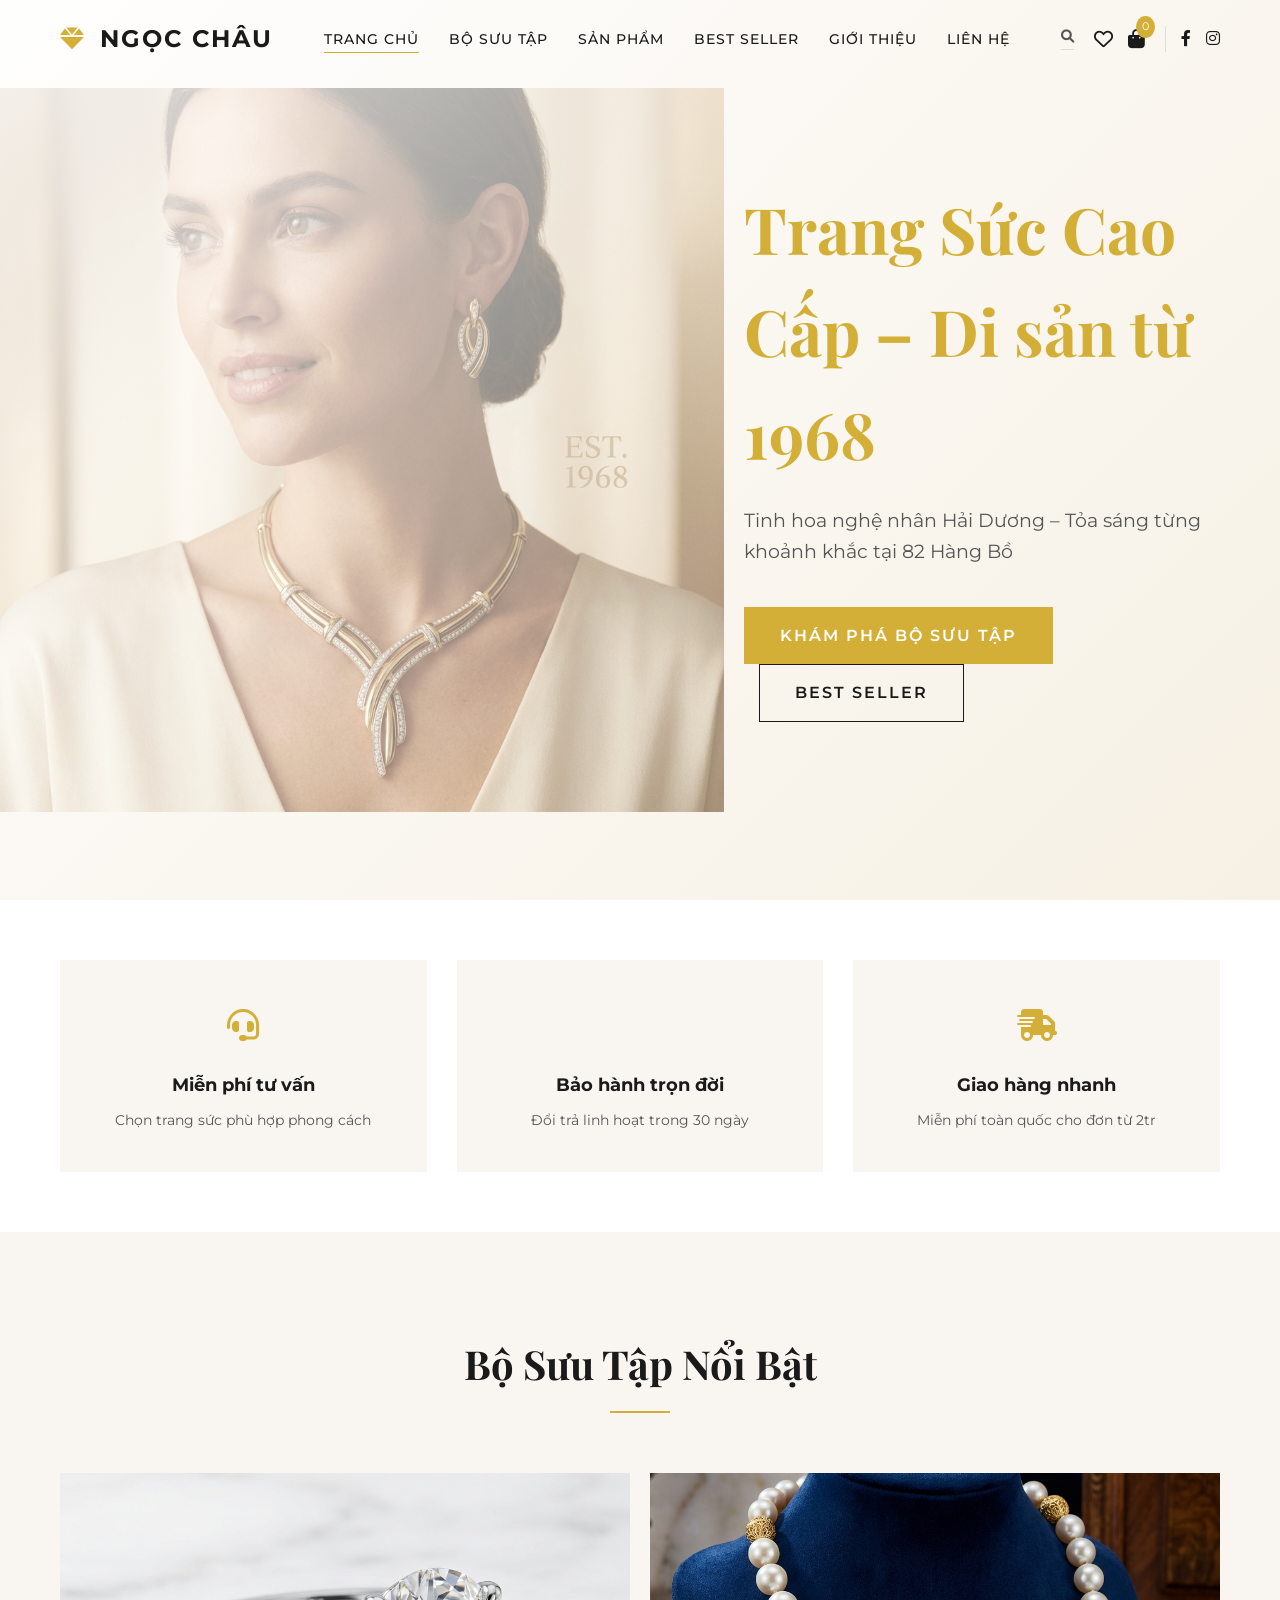
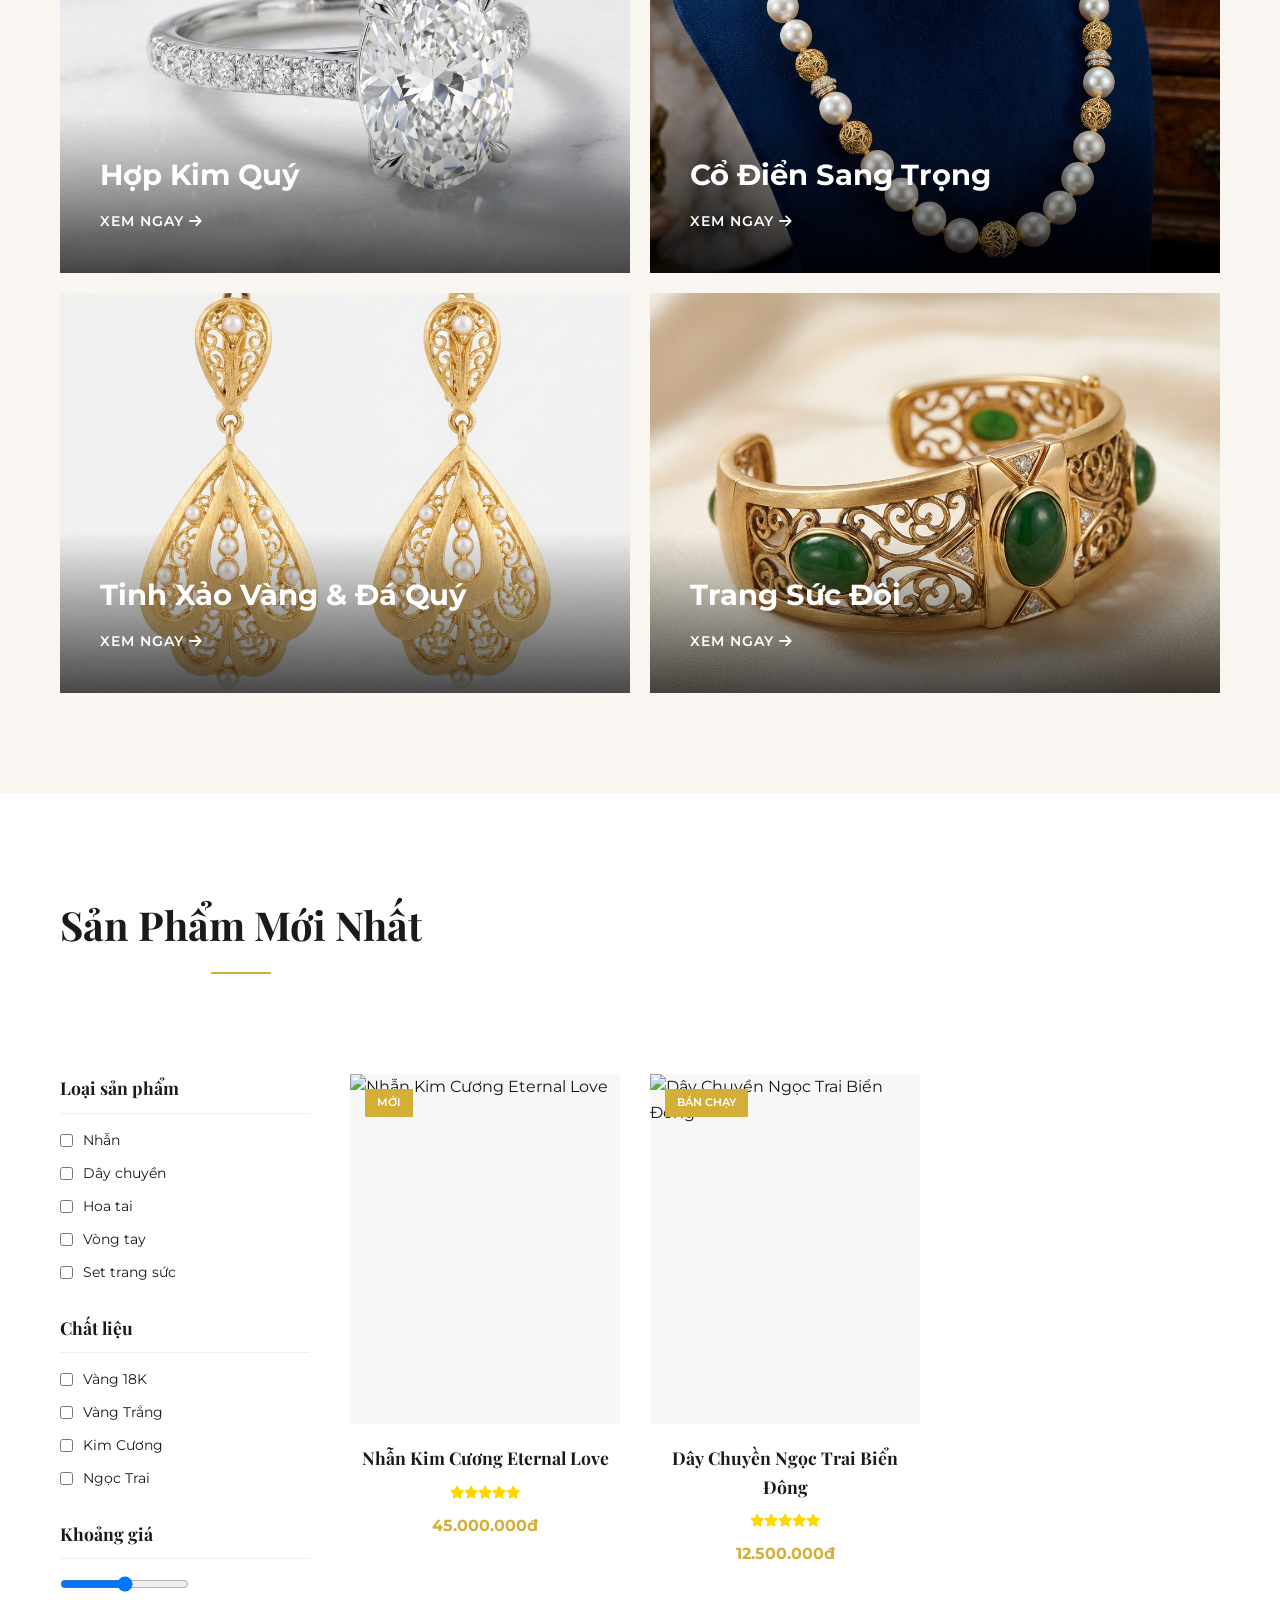
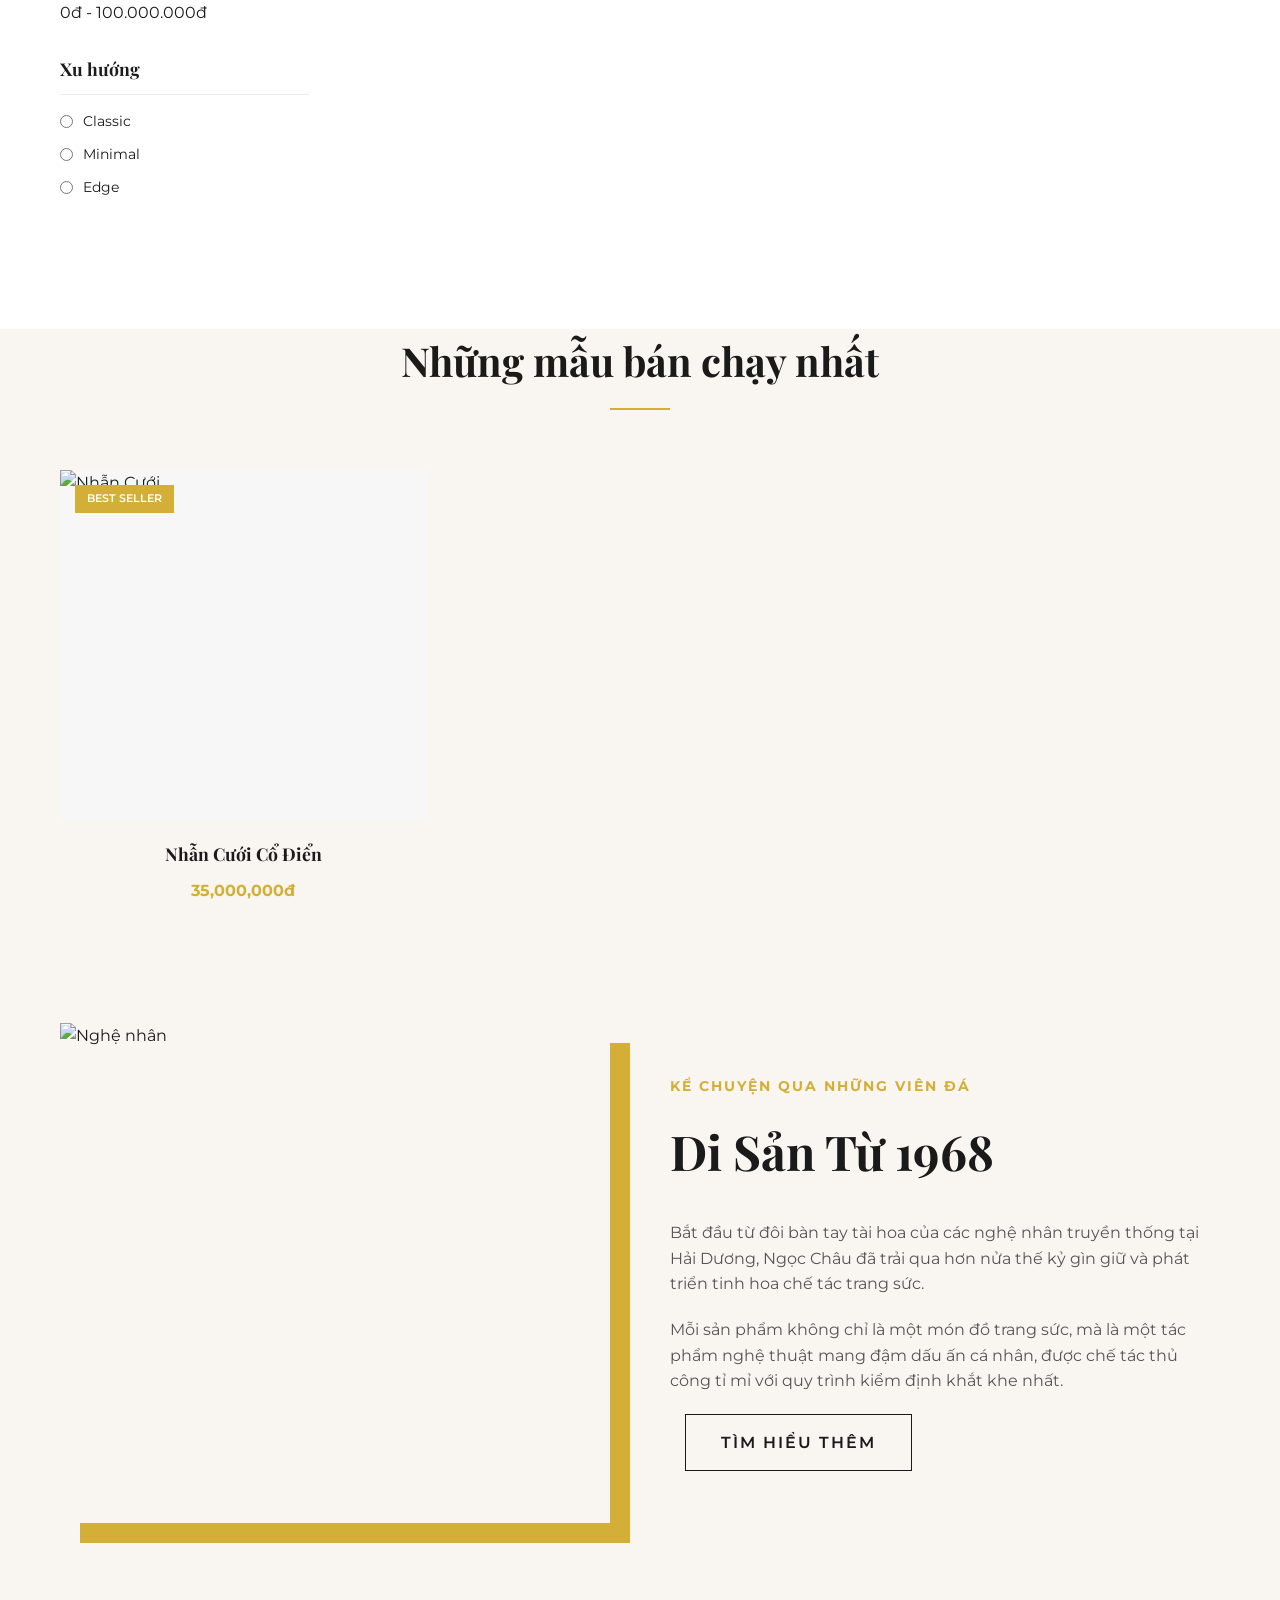
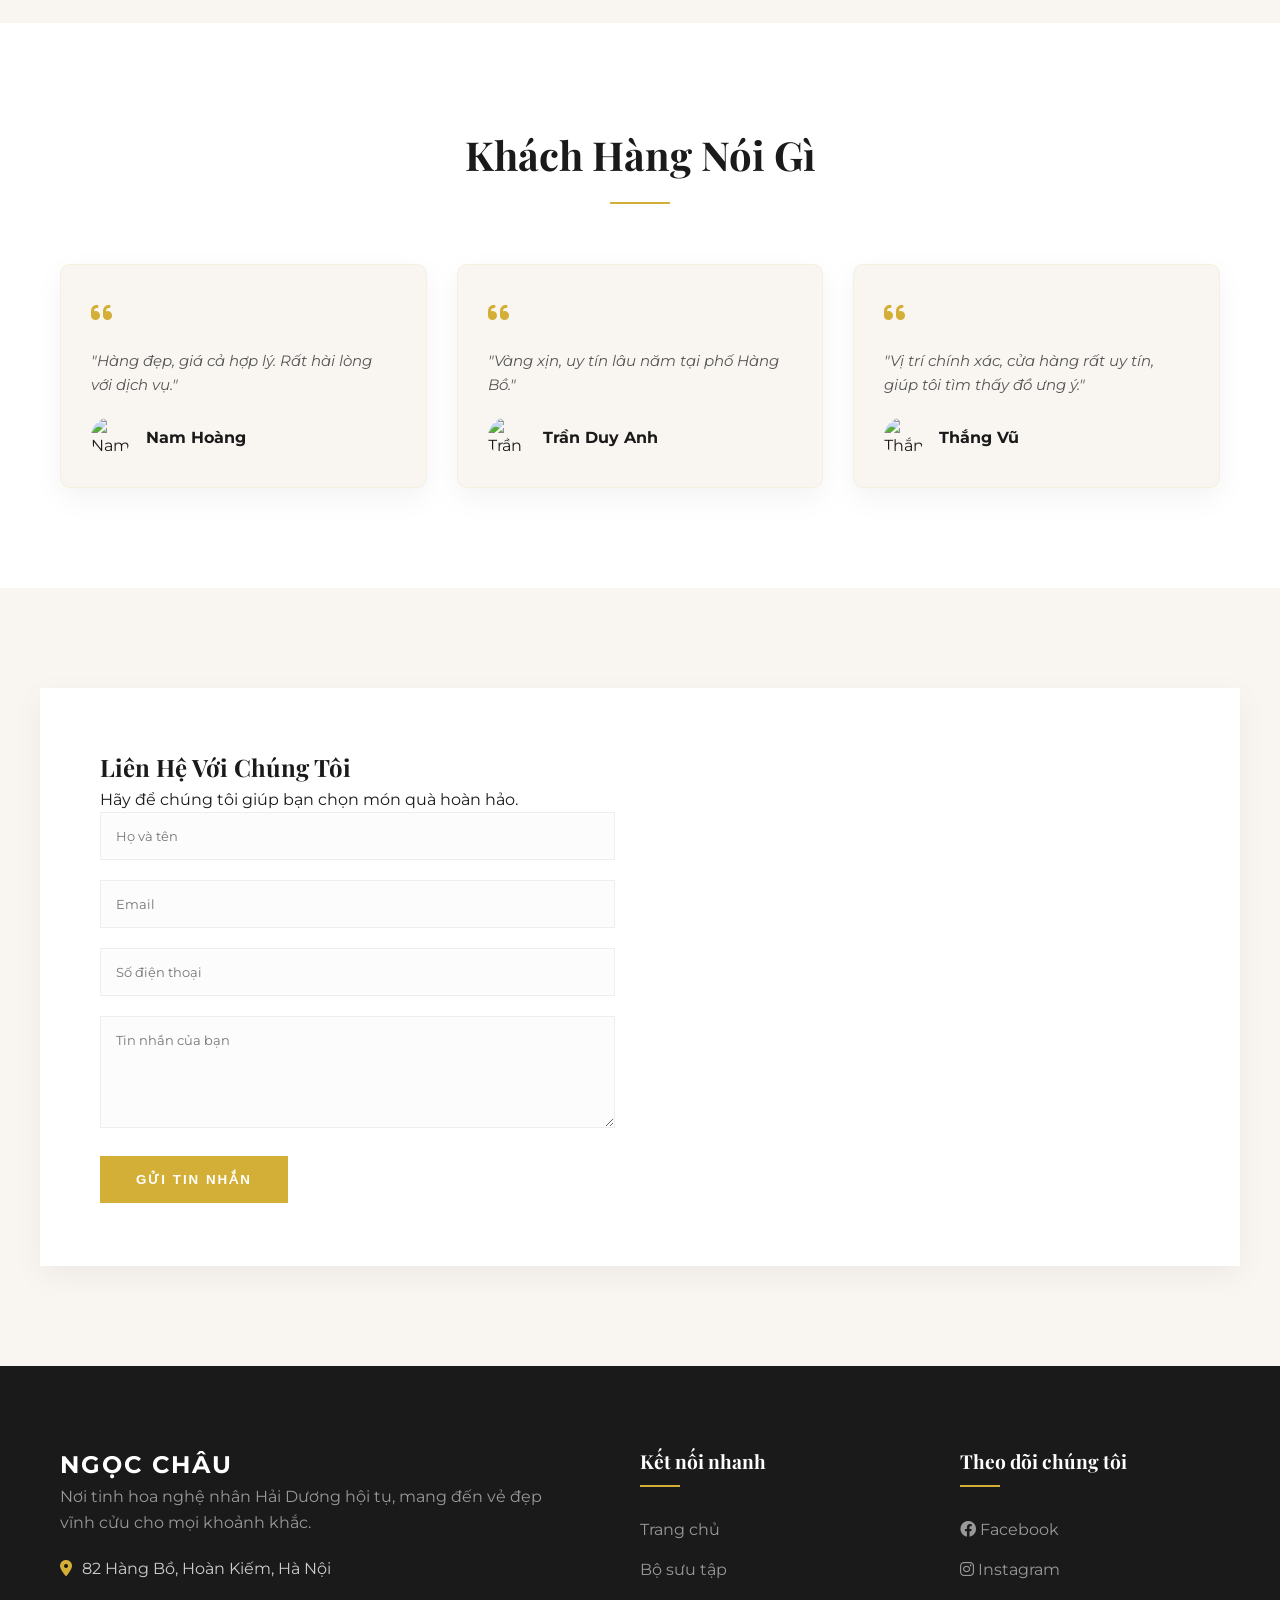
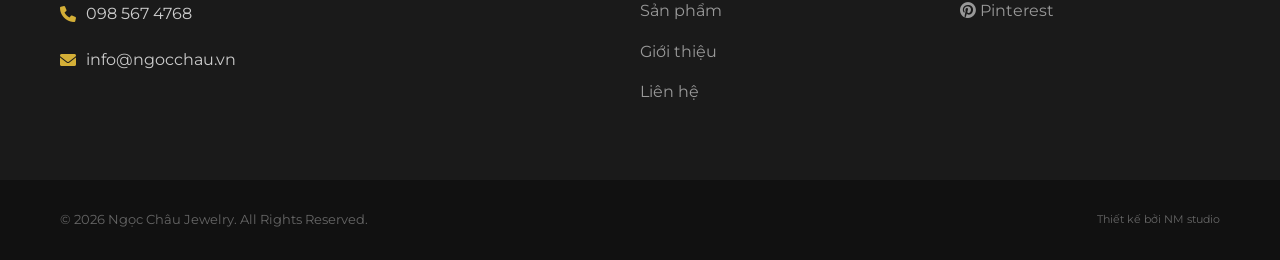
==== commit a65080cc: "Integrated Decap CMS for easy content management" ====
--- a/index.html
+++ b/index.html
@@ -35,6 +35,8 @@
     <link rel="stylesheet" href="style.css">
     <!-- Font Awesome for icons -->
     <link rel="stylesheet" href="https://cdnjs.cloudflare.com/ajax/libs/font-awesome/6.0.0/css/all.min.css">
+    <!-- Netlify Identity Widget -->
+    <script src="https://identity.netlify.com/v1/netlify-identity-widget.js"></script>
 </head>
 
 <body>
@@ -233,90 +235,8 @@
                         </div>
                     </aside>
 
-                    <div class="products-grid">
-                        <!-- Product Item 1 -->
-                        <div class="product-item reveal">
-                            <div class="product-img">
-                                <img src="assets/images/ring_wedding.png" alt="Nhẫn Kim Cương" class="img-front">
-                                <img src="assets/images/ring_wedding.png" alt="Nhẫn Kim Cương Alt" class="img-back">
-                                <button class="btn-wishlist"><i class="fa-regular fa-heart"></i></button>
-                                <button class="btn-add-cart">Thêm vào giỏ</button>
-                            </div>
-                            <div class="product-info">
-                                <h3 class="serif">Nhẫn Kim Cương Eternity</h3>
-                                <div class="rating">
-                                    <i class="fa-solid fa-star"></i>
-                                    <i class="fa-solid fa-star"></i>
-                                    <i class="fa-solid fa-star"></i>
-                                    <i class="fa-solid fa-star"></i>
-                                    <i class="fa-solid fa-star"></i>
-                                </div>
-                                <p class="price">45,000,000đ</p>
-                            </div>
-                        </div>
-                        <!-- Product Item 2 -->
-                        <div class="product-item reveal">
-                            <div class="product-img">
-                                <img src="assets/images/necklace_pearl.png" alt="Dây Chuyền Ngọc Trai"
-                                    class="img-front">
-                                <img src="assets/images/necklace_pearl.png" alt="Dây Chuyền Ngọc Trai Alt"
-                                    class="img-back">
-                                <button class="btn-wishlist"><i class="fa-regular fa-heart"></i></button>
-                                <button class="btn-add-cart">Thêm vào giỏ</button>
-                            </div>
-                            <div class="product-info">
-                                <h3 class="serif">Dây Chuyền Ngọc Trai Tahiti</h3>
-                                <div class="rating">
-                                    <i class="fa-solid fa-star"></i>
-                                    <i class="fa-solid fa-star"></i>
-                                    <i class="fa-solid fa-star"></i>
-                                    <i class="fa-solid fa-star"></i>
-                                    <i class="fa-regular fa-star"></i>
-                                </div>
-                                <p class="price">22,500,000đ</p>
-                            </div>
-                        </div>
-                        <!-- Product Item 3 -->
-                        <div class="product-item reveal">
-                            <div class="product-img">
-                                <img src="assets/images/earrings_gold.png" alt="Hoa Tai Vàng" class="img-front">
-                                <img src="assets/images/earrings_gold.png" alt="Hoa Tai Vàng Alt" class="img-back">
-                                <button class="btn-wishlist"><i class="fa-regular fa-heart"></i></button>
-                                <button class="btn-add-cart">Thêm vào giỏ</button>
-                            </div>
-                            <div class="product-info">
-                                <h3 class="serif">Hoa Tai Vàng 18K</h3>
-                                <div class="rating">
-                                    <i class="fa-solid fa-star"></i>
-                                    <i class="fa-solid fa-star"></i>
-                                    <i class="fa-solid fa-star"></i>
-                                    <i class="fa-solid fa-star"></i>
-                                    <i class="fa-solid fa-star-half-stroke"></i>
-                                </div>
-                                <p class="price">12,900,000đ</p>
-                            </div>
-                        </div>
-                        <!-- Product Item 4 -->
-                        <div class="product-item reveal">
-                            <div class="product-img">
-                                <img src="assets/images/bracelet_jade.png" alt="Vòng Tay Cẩm Thạch" class="img-front">
-                                <img src="assets/images/bracelet_jade.png" alt="Vòng Tay Cẩm Thạch Alt"
-                                    class="img-back">
-                                <button class="btn-wishlist"><i class="fa-regular fa-heart"></i></button>
-                                <button class="btn-add-cart">Thêm vào giỏ</button>
-                            </div>
-                            <div class="product-info">
-                                <h3 class="serif">Vòng Tay Tinh Xảo</h3>
-                                <div class="rating">
-                                    <i class="fa-solid fa-star"></i>
-                                    <i class="fa-solid fa-star"></i>
-                                    <i class="fa-solid fa-star"></i>
-                                    <i class="fa-solid fa-star"></i>
-                                    <i class="fa-solid fa-star"></i>
-                                </div>
-                                <p class="price">21,000,000đ</p>
-                            </div>
-                        </div>
+                    <div class="products-grid" id="products-container">
+                        <!-- Dữ liệu sẽ được đổ vào đây từ CMS -->
                     </div>
                 </div>
             </div>
@@ -377,37 +297,8 @@
                     <h2 class="serif">Khách Hàng Nói Gì</h2>
                     <div class="title-line"></div>
                 </div>
-                <div class="testimonial-grid reveal">
-                    <div class="testimonial-card">
-                        <div class="quote-icon"><i class="fa-solid fa-quote-left"></i></div>
-                        <p>"Hàng đẹp, giá cả hợp lý. Rất hài lòng với dịch vụ."</p>
-                        <div class="customer-mini">
-                            <img src="https://randomuser.me/api/portraits/men/32.jpg" alt="Customer">
-                            <div>
-                                <h5>Nam Hoàng</h5>
-                            </div>
-                        </div>
-                    </div>
-                    <div class="testimonial-card">
-                        <div class="quote-icon"><i class="fa-solid fa-quote-left"></i></div>
-                        <p>"Vàng xịn, uy tín lâu năm tại phố Hàng Bồ."</p>
-                        <div class="customer-mini">
-                            <img src="https://randomuser.me/api/portraits/men/45.jpg" alt="Customer">
-                            <div>
-                                <h5>Trần Duy Anh</h5>
-                            </div>
-                        </div>
-                    </div>
-                    <div class="testimonial-card">
-                        <div class="quote-icon"><i class="fa-solid fa-quote-left"></i></div>
-                        <p>"Vị trí chính xác, cửa hàng rất uy tín, giúp tôi tìm thấy đồ ưng ý."</p>
-                        <div class="customer-mini">
-                            <img src="https://randomuser.me/api/portraits/men/22.jpg" alt="Customer">
-                            <div>
-                                <h5>Thắng Vũ</h5>
-                            </div>
-                        </div>
-                    </div>
+                <div class="testimonial-grid reveal" id="testimonials-container">
+                    <!-- Dữ liệu sẽ được đổ vào đây từ CMS -->
                 </div>
             </div>
         </section>
@@ -485,6 +376,17 @@
     </footer>
 
     <script src="script.js"></script>
+    <script>
+        if (window.netlifyIdentity) {
+            window.netlifyIdentity.on("init", user => {
+                if (!user) {
+                    window.netlifyIdentity.on("login", () => {
+                        document.location.href = "/admin/";
+                    });
+                }
+            });
+        }
+    </script>
 </body>
 
 </html>
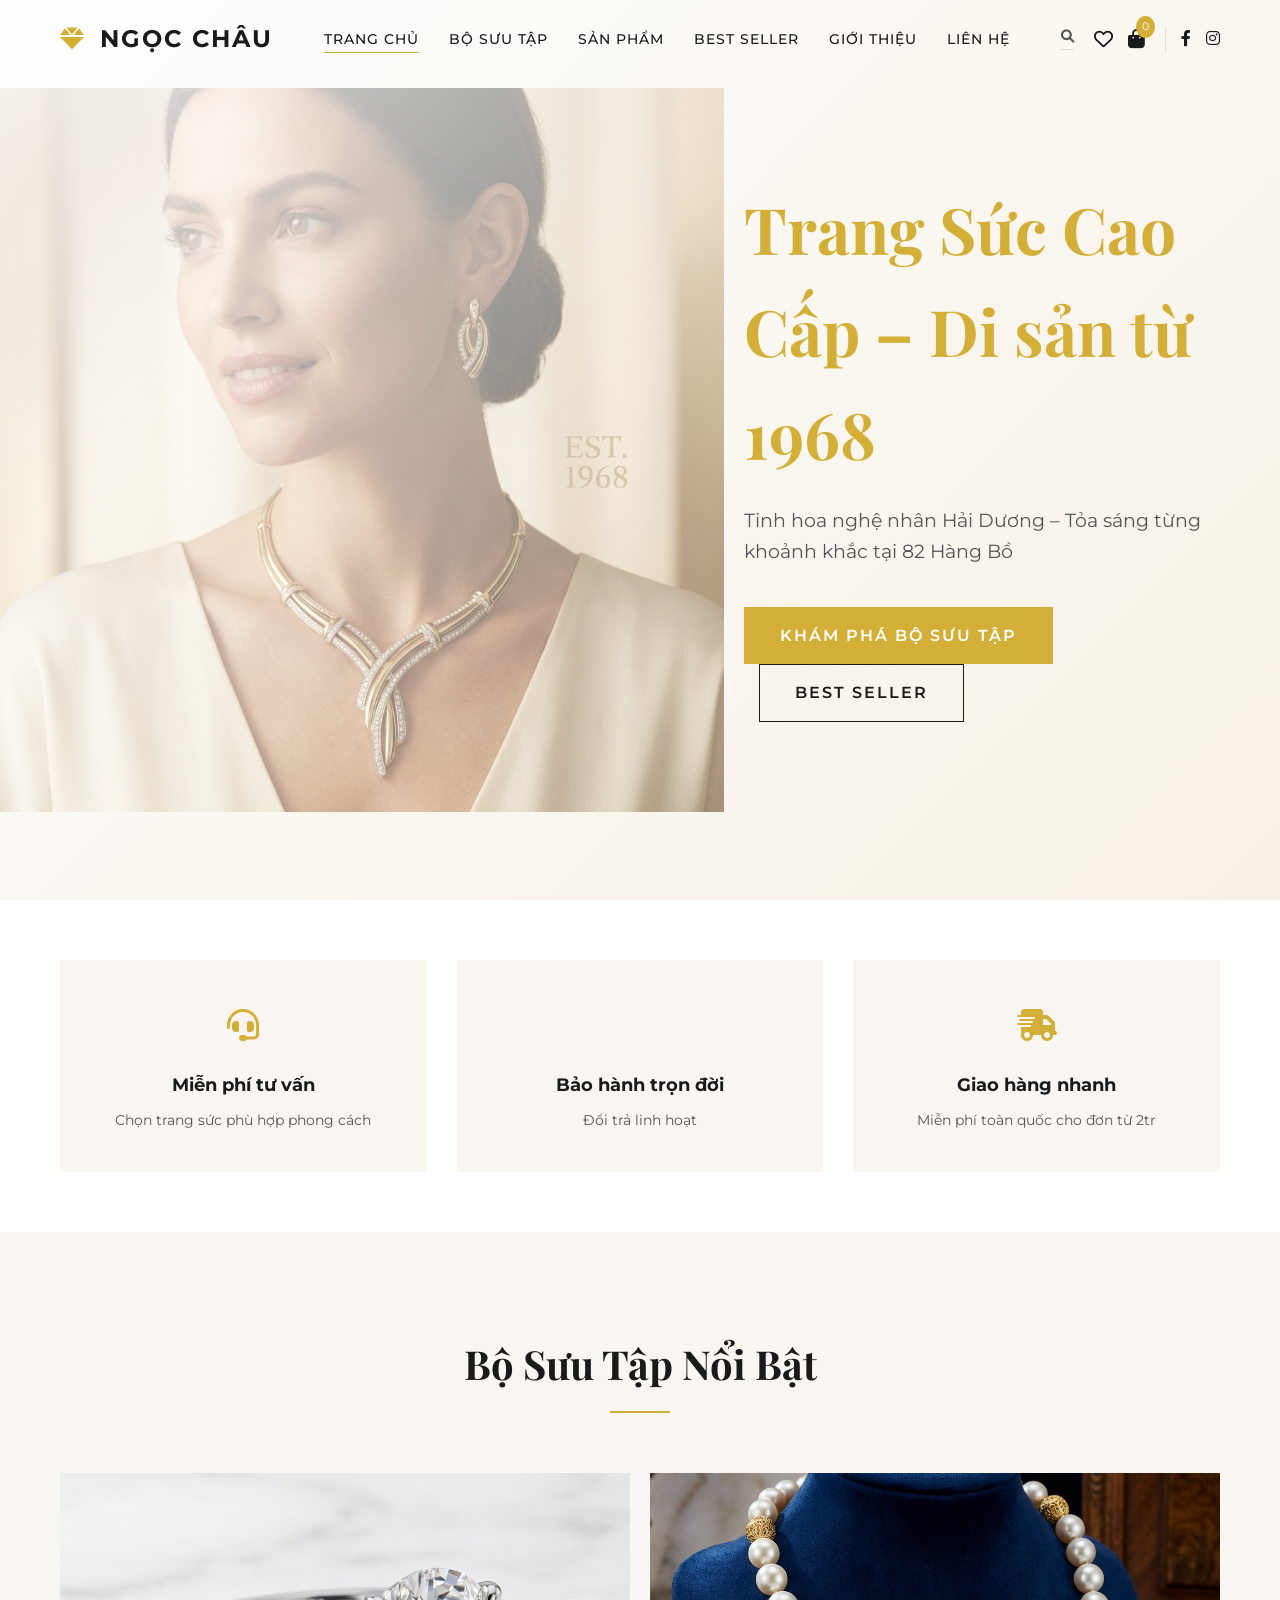
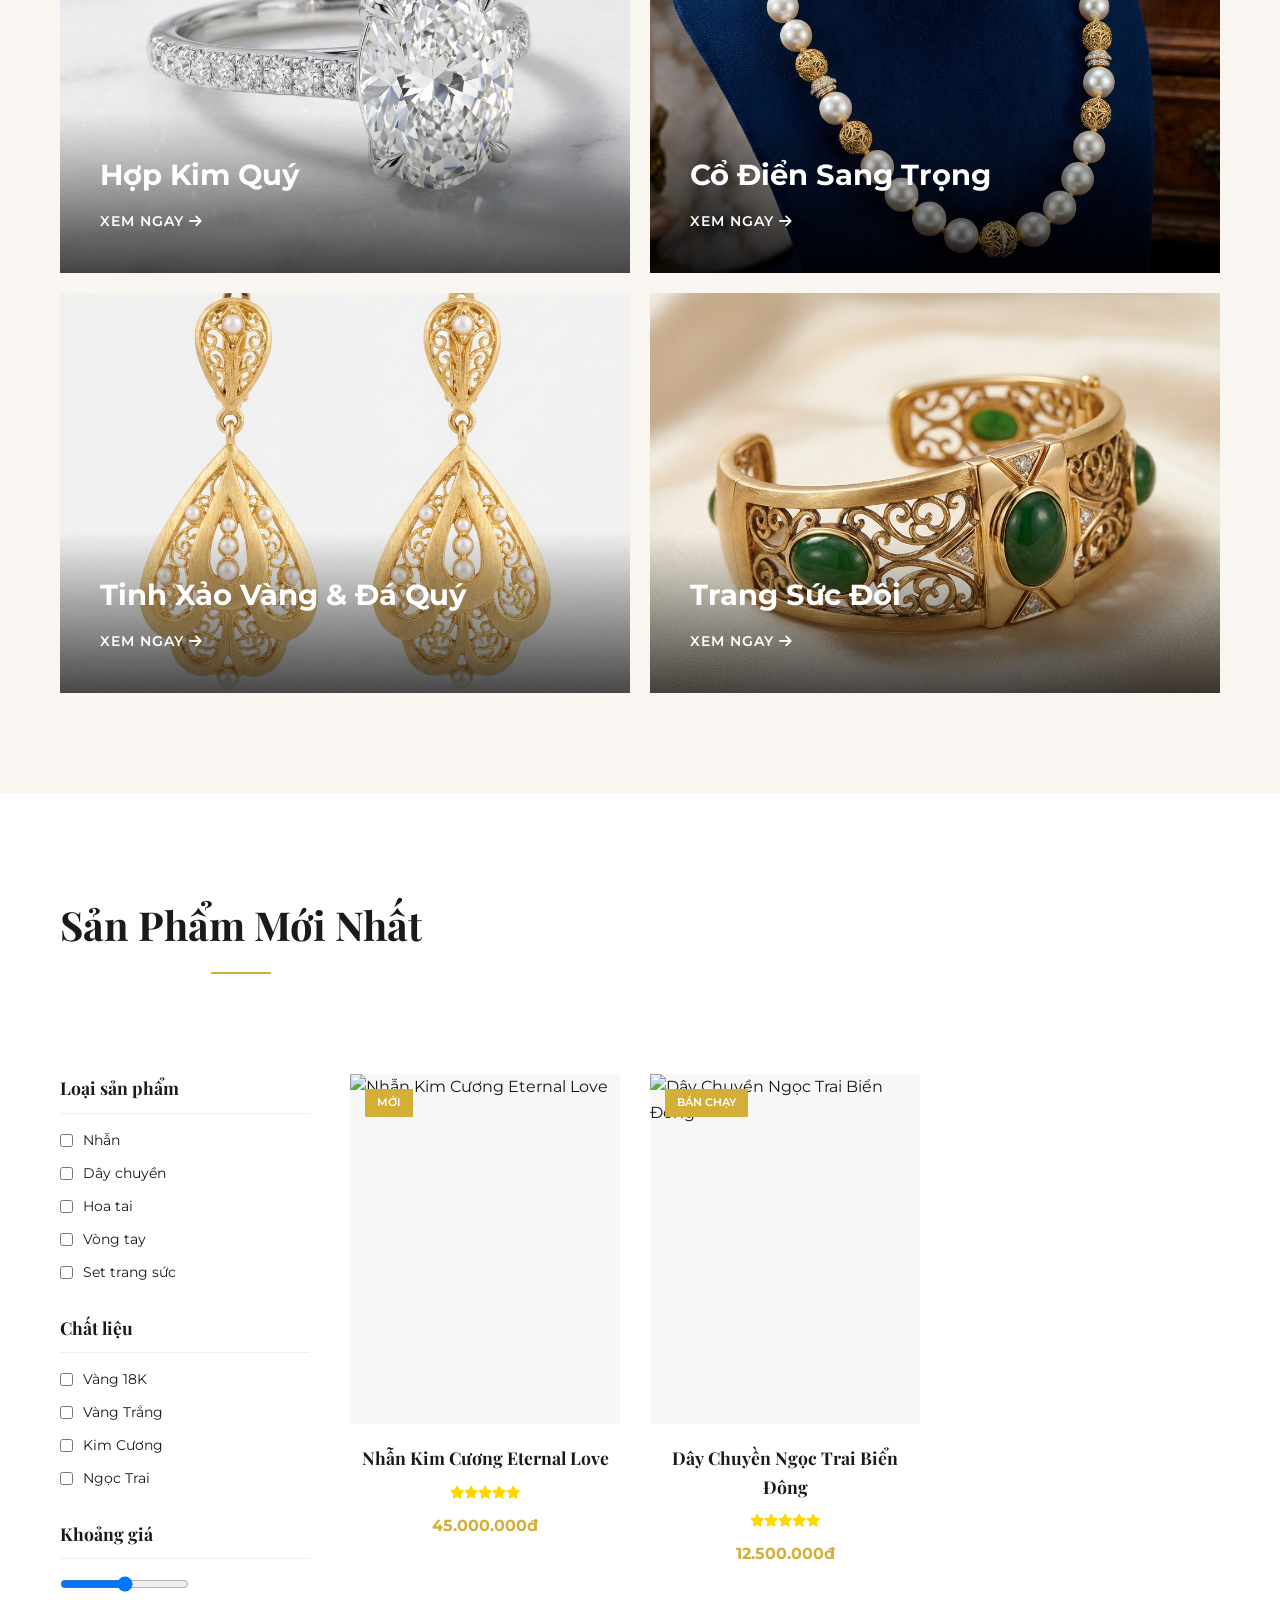
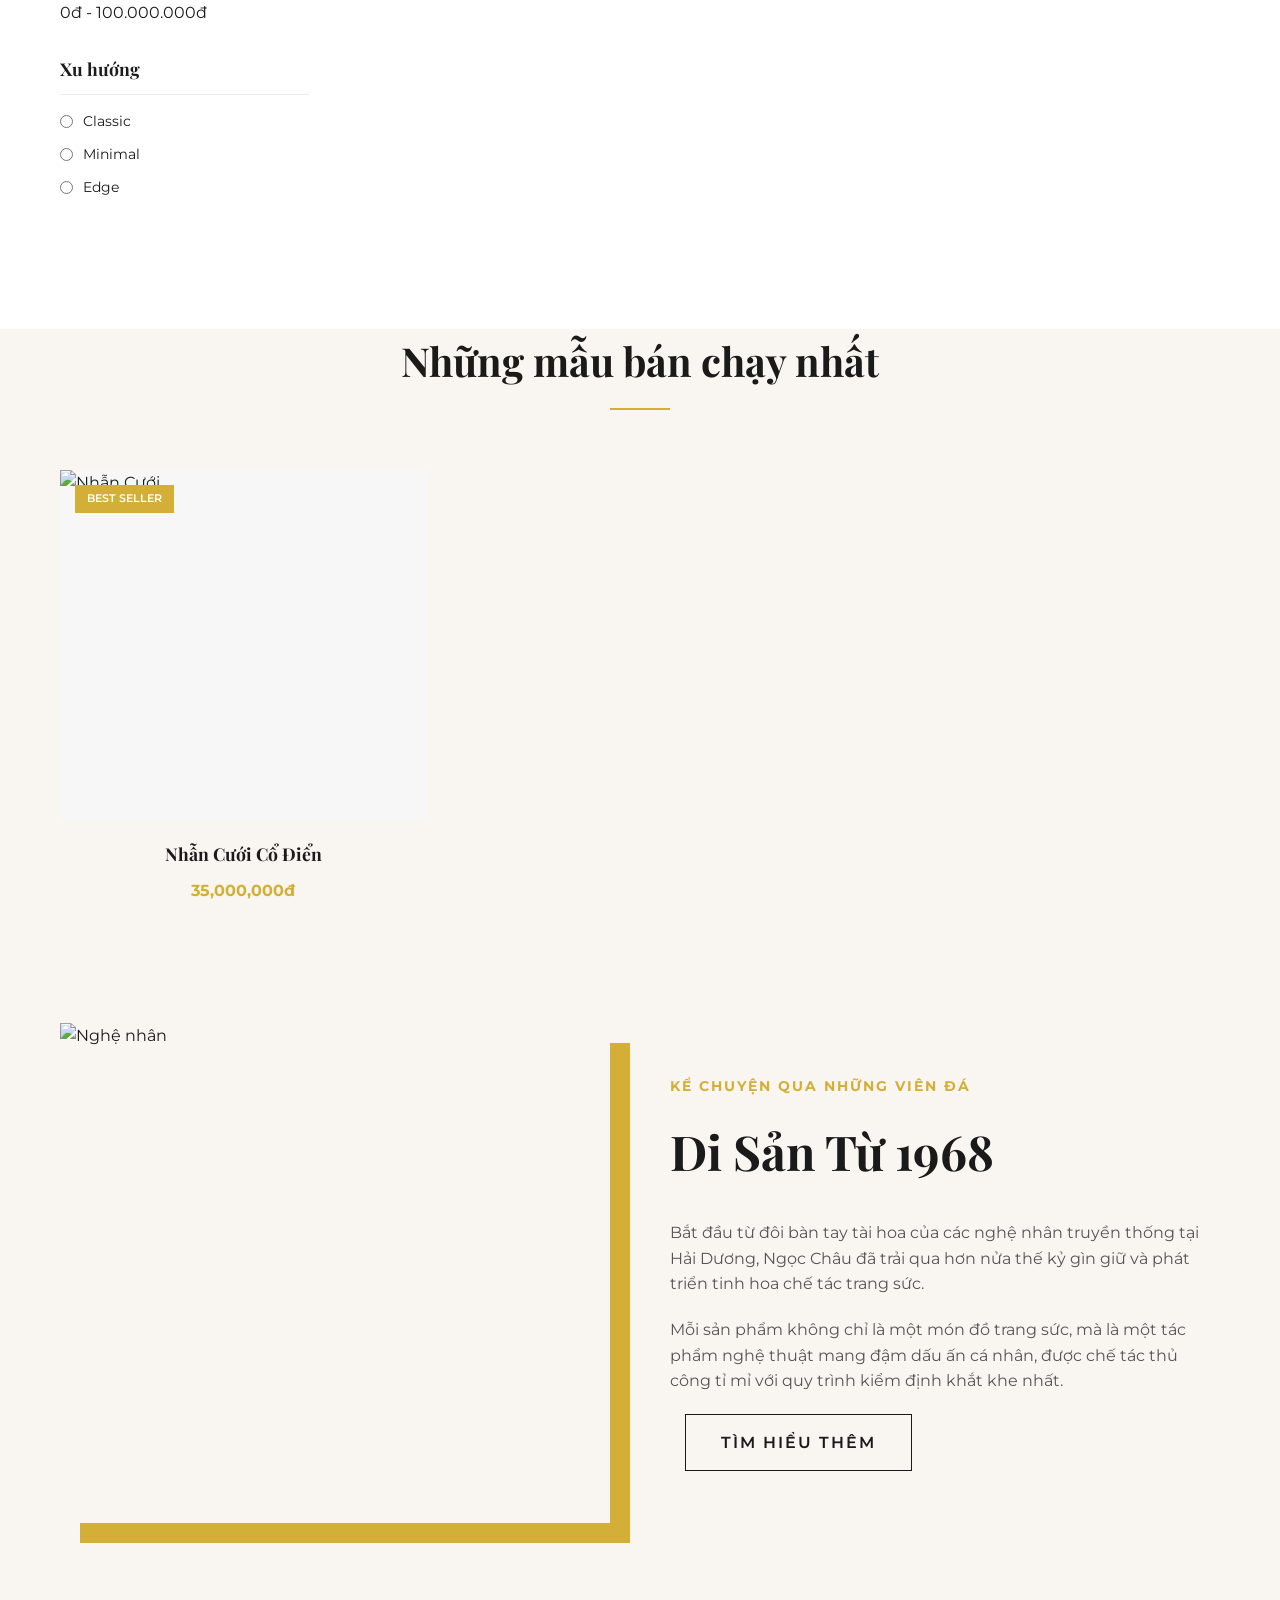
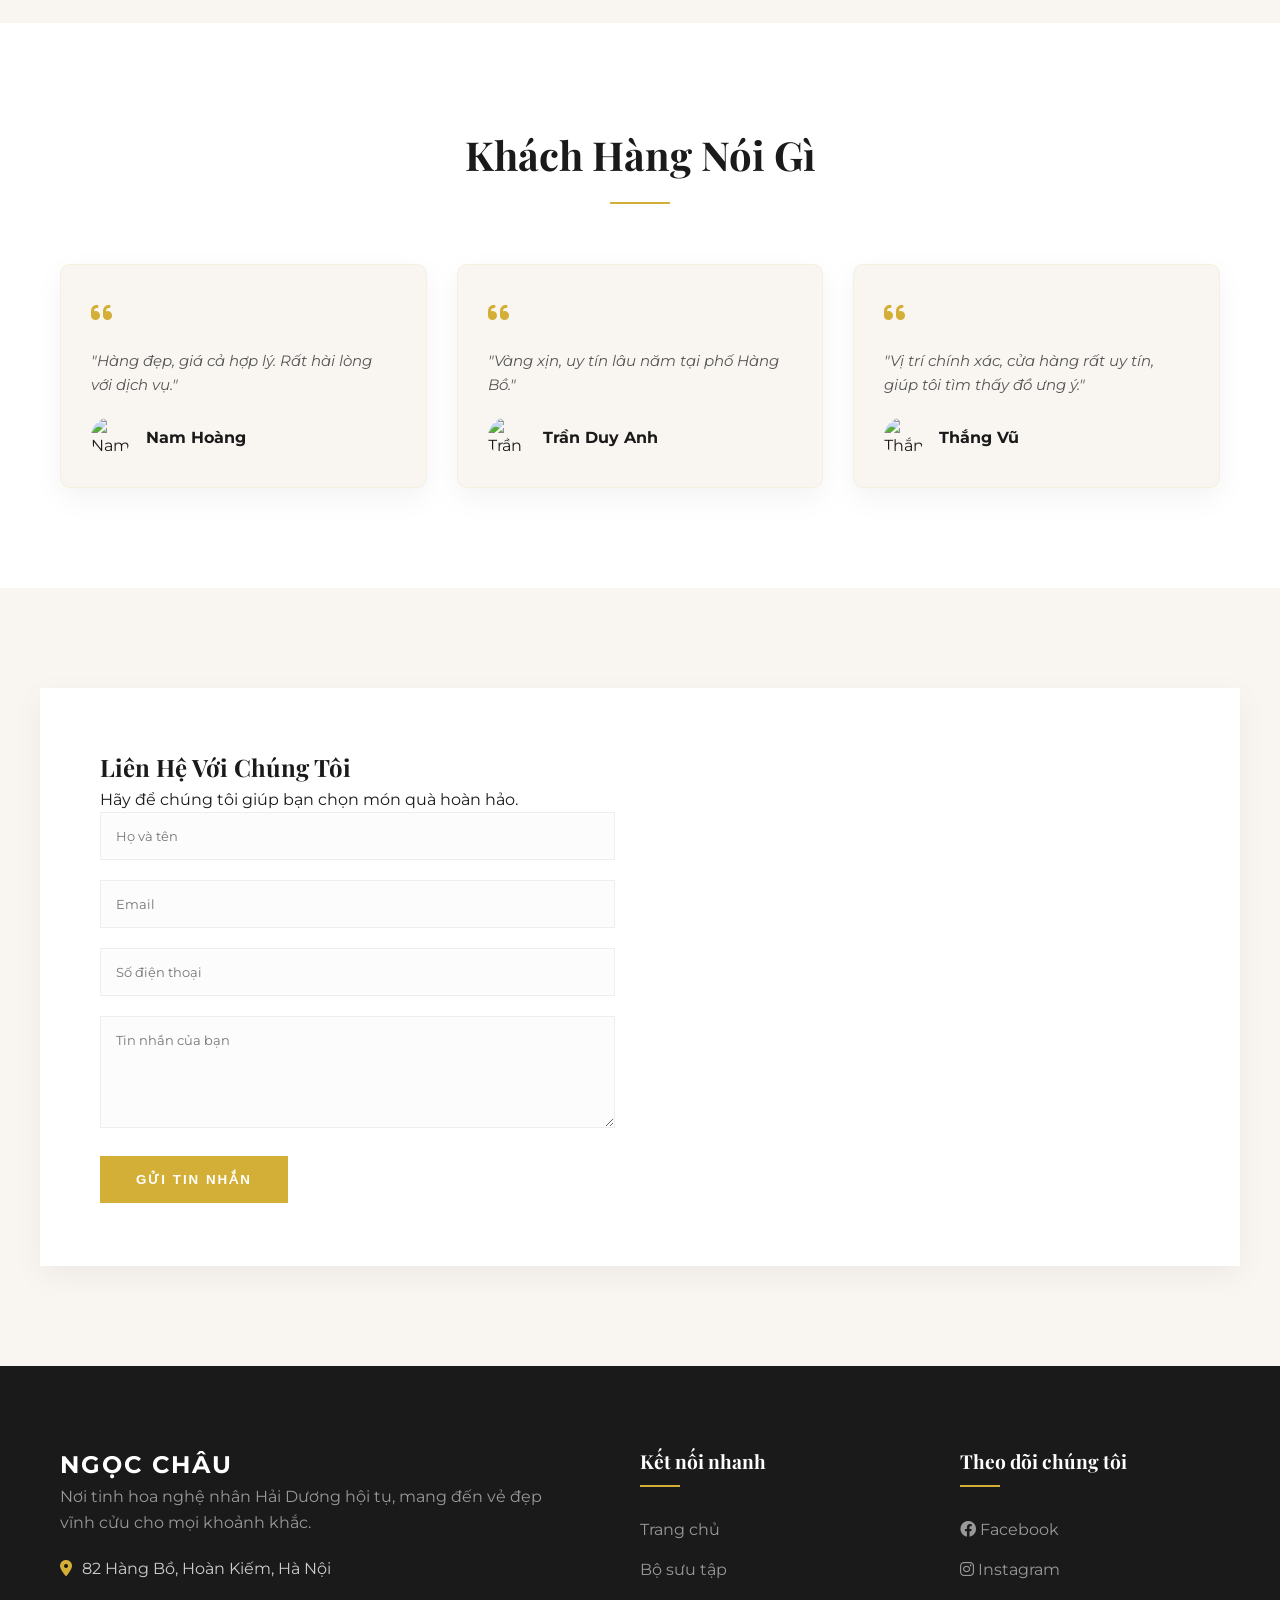
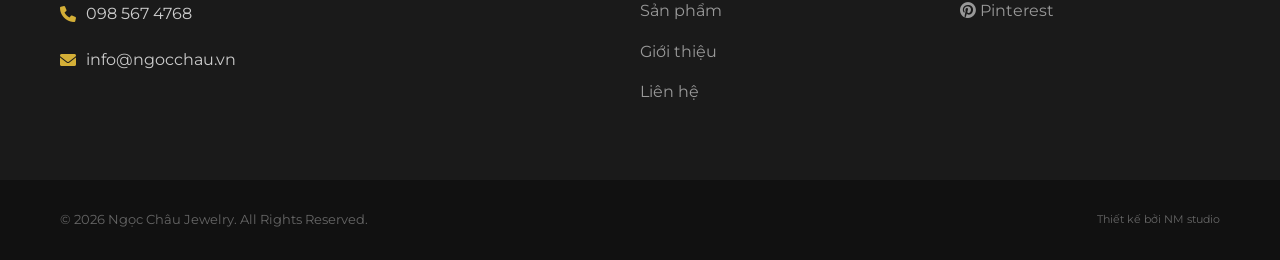
==== commit 34a16741: "Update return policy text" ====
--- a/index.html
+++ b/index.html
@@ -126,7 +126,7 @@
                 <div class="promo-card reveal">
                     <div class="promo-icon"><i class="fa-solid fa-shield-halved"></i></div>
                     <h3>Bảo hành trọn đời</h3>
-                    <p>Đổi trả linh hoạt trong 30 ngày</p>
+                    <p>Đổi trả linh hoạt</p>
                 </div>
                 <div class="promo-card reveal">
                     <div class="promo-icon"><i class="fa-solid fa-truck-fast"></i></div>
